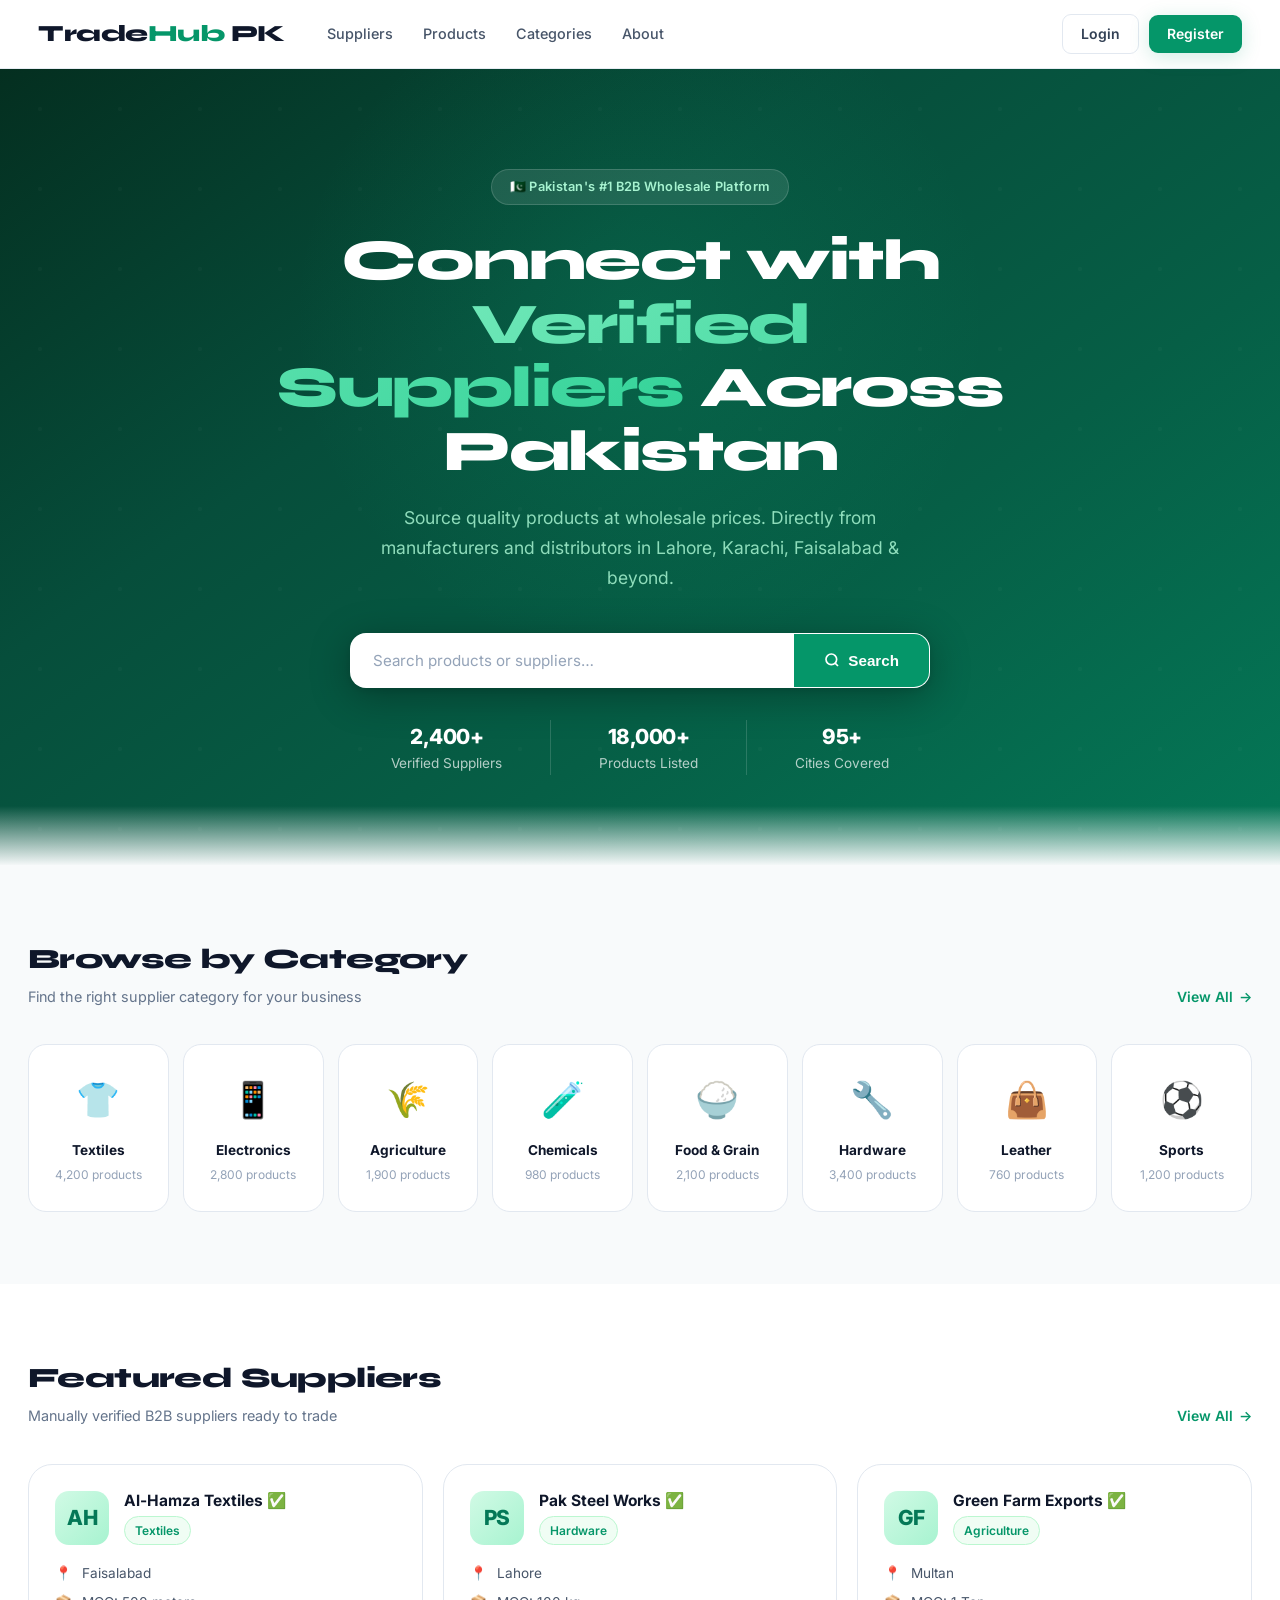
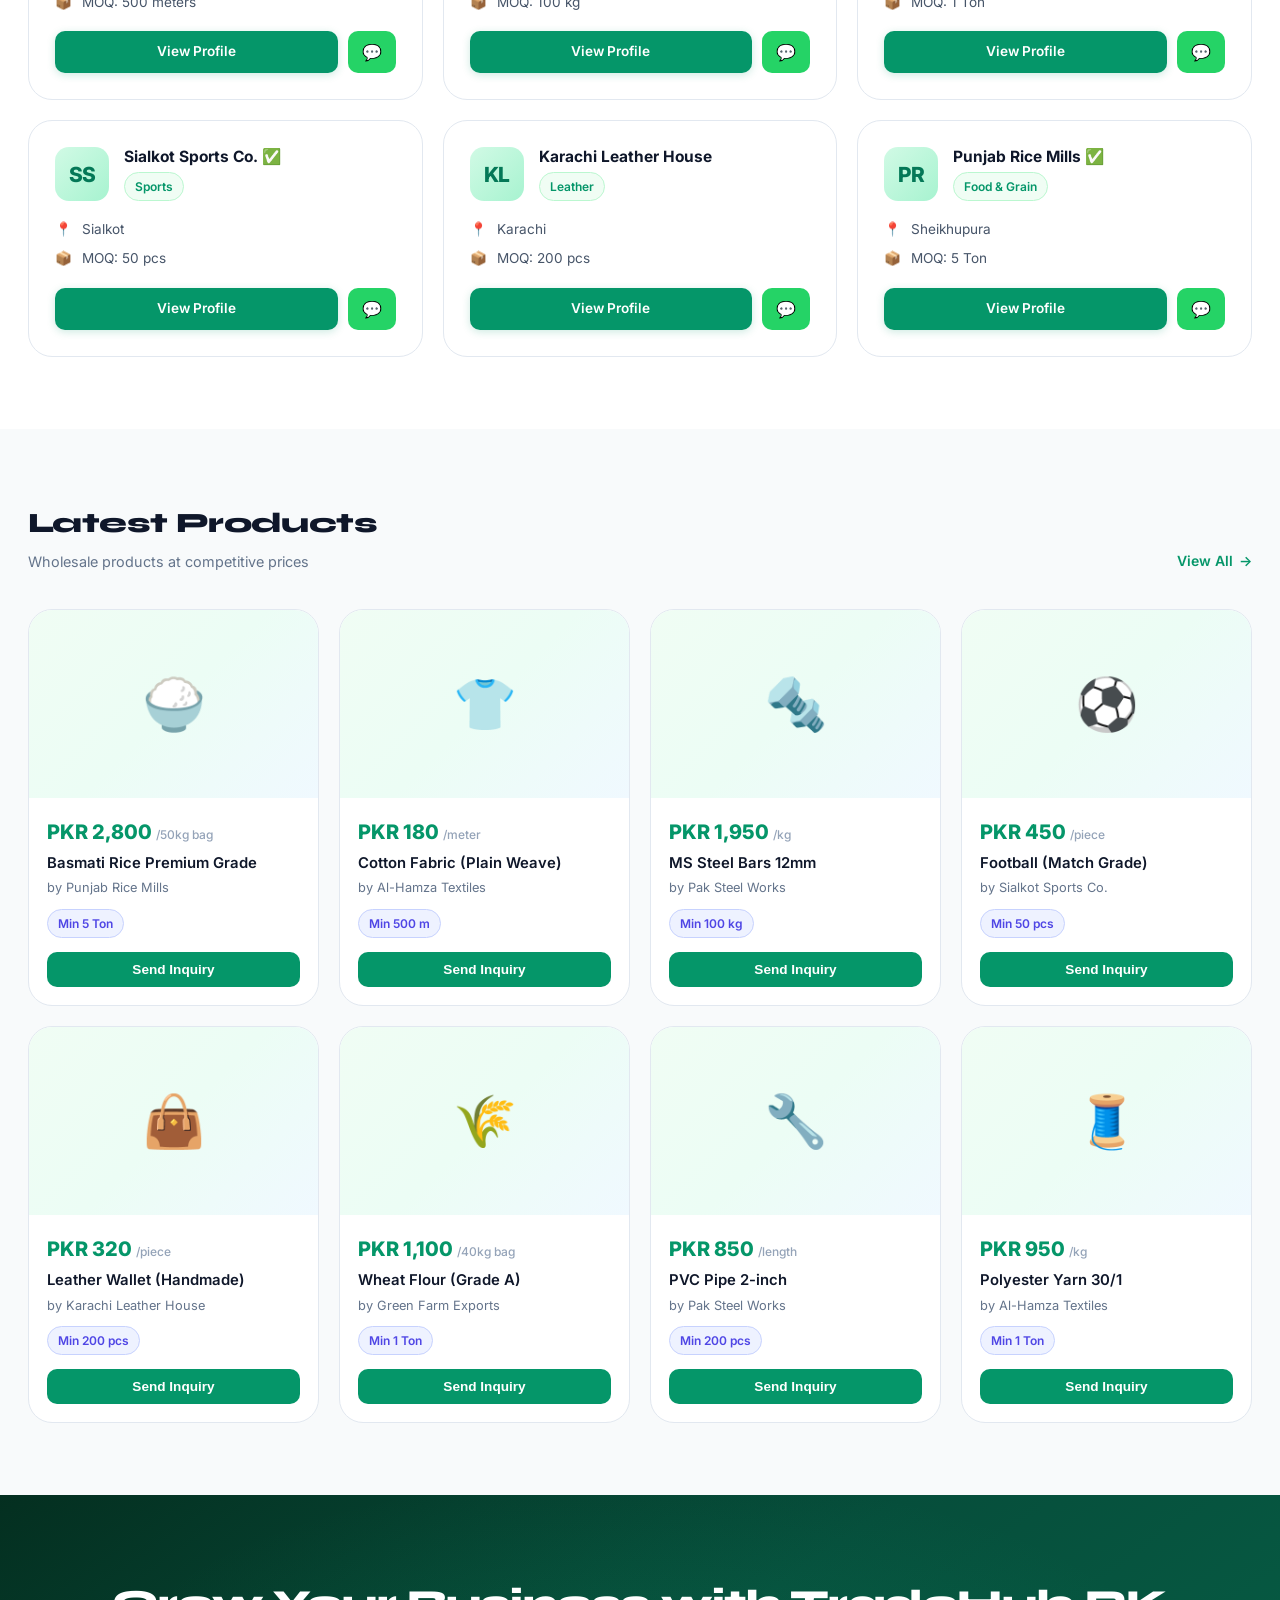
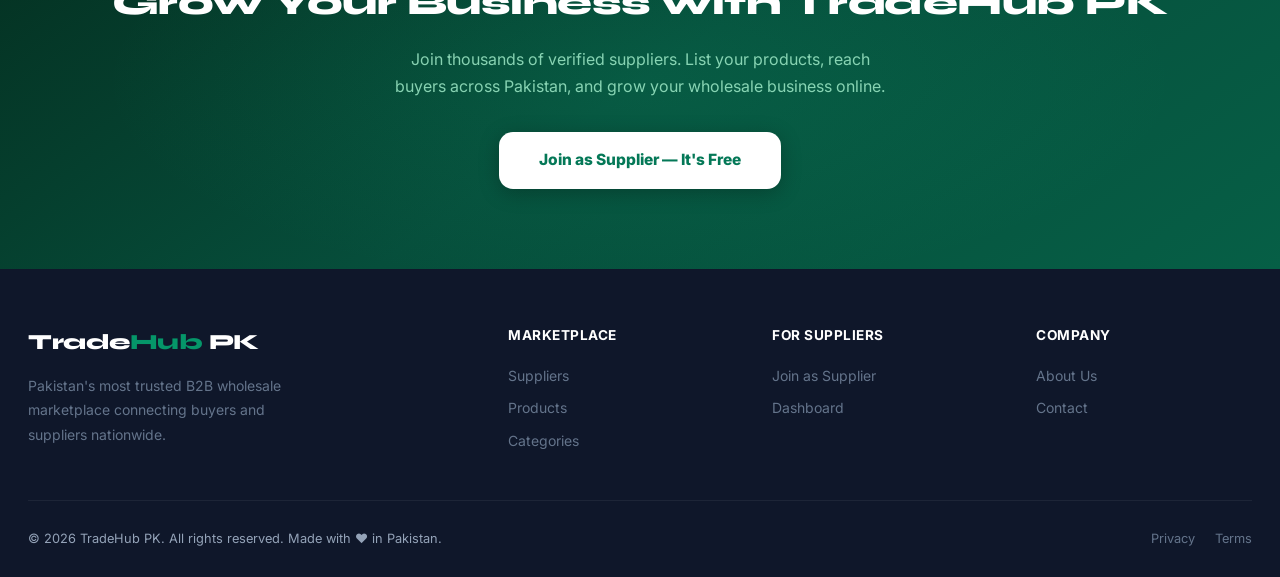
==== tradehub-enhanced/Frontend/index.html @ e85c62f6 "Add files via upload" ====
<!DOCTYPE html>
<html lang="en">
<head>
<meta charset="UTF-8">
<meta name="viewport" content="width=device-width, initial-scale=1.0">
<title>TradeHub PK — Pakistan's B2B Wholesale Marketplace</title>
<link rel="stylesheet" href="css/main.css">
<link href="https://fonts.googleapis.com/css2?family=Inter:wght@300;400;500;600;700;800;900&family=Syne:wght@700;800&display=swap" rel="stylesheet">
</head>
<body>

<!-- Scroll Progress -->
<div id="scroll-progress"></div>

<!-- Back to Top -->
<button id="back-to-top" aria-label="Back to top">↑</button>

<nav class="navbar" id="mainNav">
  <div class="nav-container">
    <a href="index.html" class="logo">Trade<span>Hub</span> PK</a>
    <ul class="nav-links">
      <li><a href="pages/suppliers.html">Suppliers</a></li>
      <li><a href="pages/products.html">Products</a></li>
      <li><a href="pages/categories.html">Categories</a></li>
      <li><a href="pages/about.html">About</a></li>
    </ul>
    <div class="nav-actions">
      <a href="#" class="btn-login" onclick="openModal('login');return false;">Login</a>
      <a href="#" class="btn-register" onclick="openModal('register');return false;">Register</a>
    </div>
    <button class="nav-hamburger" id="navHamburger" aria-label="Menu">
      <span></span><span></span><span></span>
    </button>
  </div>
  <div class="nav-mobile-menu" id="navMobileMenu">
    <a href="pages/suppliers.html">Suppliers</a>
    <a href="pages/products.html">Products</a>
    <a href="pages/categories.html">Categories</a>
    <a href="pages/about.html">About</a>
    <div class="mobile-actions">
      <a href="#" class="btn-login" style="flex:1;text-align:center;" onclick="openModal('login');return false;">Login</a>
      <a href="#" class="btn-register" style="flex:1;text-align:center;" onclick="openModal('register');return false;">Register</a>
    </div>
  </div>
</nav>

<section class="hero">
  <div class="hero-glow"></div>
  <div class="hero-content">
    <div class="hero-badge">🇵🇰 Pakistan's #1 B2B Wholesale Platform</div>
    <h1>Connect with <span>Verified Suppliers</span> Across Pakistan</h1>
    <p>Source quality products at wholesale prices. Directly from manufacturers and distributors in Lahore, Karachi, Faisalabad & beyond.</p>
    <div class="hero-search">
      <input type="text" id="searchInput" placeholder="Search products or suppliers…" autocomplete="off" />
      <button onclick="doSearch()">
        <svg width="16" height="16" fill="none" stroke="currentColor" stroke-width="2.5" viewBox="0 0 24 24"><circle cx="11" cy="11" r="8"/><path d="m21 21-4.35-4.35"/></svg>
        Search
      </button>
    </div>
    <div class="hero-stats">
      <div class="hero-stat"><strong id="cnt-suppliers">0</strong>Verified Suppliers</div>
      <div class="hero-stat-divider" style="align-self:stretch"></div>
      <div class="hero-stat"><strong id="cnt-products">0</strong>Products Listed</div>
      <div class="hero-stat-divider" style="align-self:stretch"></div>
      <div class="hero-stat"><strong id="cnt-cities">0</strong>Cities Covered</div>
    </div>
  </div>
</section>

<section class="section">
  <div class="section-inner">
    <div class="section-header reveal">
      <div>
        <h2>Browse by Category</h2>
        <p>Find the right supplier category for your business</p>
      </div>
      <a href="pages/categories.html" class="view-all">View All <span>→</span></a>
    </div>
    <div class="categories-grid">
      <a href="pages/products.html?cat=textiles" class="cat-card reveal reveal-delay-1"><span class="cat-icon">👕</span><div class="cat-name">Textiles</div><div class="cat-count">4,200 products</div></a>
      <a href="pages/products.html?cat=electronics" class="cat-card reveal reveal-delay-2"><span class="cat-icon">📱</span><div class="cat-name">Electronics</div><div class="cat-count">2,800 products</div></a>
      <a href="pages/products.html?cat=agriculture" class="cat-card reveal reveal-delay-3"><span class="cat-icon">🌾</span><div class="cat-name">Agriculture</div><div class="cat-count">1,900 products</div></a>
      <a href="pages/products.html?cat=chemicals" class="cat-card reveal reveal-delay-4"><span class="cat-icon">🧪</span><div class="cat-name">Chemicals</div><div class="cat-count">980 products</div></a>
      <a href="pages/products.html?cat=food" class="cat-card reveal reveal-delay-1"><span class="cat-icon">🍚</span><div class="cat-name">Food & Grain</div><div class="cat-count">2,100 products</div></a>
      <a href="pages/products.html?cat=hardware" class="cat-card reveal reveal-delay-2"><span class="cat-icon">🔧</span><div class="cat-name">Hardware</div><div class="cat-count">3,400 products</div></a>
      <a href="pages/products.html?cat=leather" class="cat-card reveal reveal-delay-3"><span class="cat-icon">👜</span><div class="cat-name">Leather</div><div class="cat-count">760 products</div></a>
      <a href="pages/products.html?cat=sports" class="cat-card reveal reveal-delay-4"><span class="cat-icon">⚽</span><div class="cat-name">Sports</div><div class="cat-count">1,200 products</div></a>
    </div>
  </div>
</section>

<section class="section bg-white">
  <div class="section-inner">
    <div class="section-header reveal">
      <div>
        <h2>Featured Suppliers</h2>
        <p>Manually verified B2B suppliers ready to trade</p>
      </div>
      <a href="pages/suppliers.html" class="view-all">View All <span>→</span></a>
    </div>
    <div class="suppliers-grid" id="suppliersGrid"></div>
  </div>
</section>

<section class="section">
  <div class="section-inner">
    <div class="section-header reveal">
      <div>
        <h2>Latest Products</h2>
        <p>Wholesale products at competitive prices</p>
      </div>
      <a href="pages/products.html" class="view-all">View All <span>→</span></a>
    </div>
    <div class="products-grid" id="productsGrid"></div>
  </div>
</section>

<section class="join-banner reveal">
  <h2>Grow Your Business with TradeHub PK</h2>
  <p>Join thousands of verified suppliers. List your products, reach buyers across Pakistan, and grow your wholesale business online.</p>
  <a href="pages/supplier-register.html" class="btn-join">Join as Supplier — It's Free</a>
</section>

<footer class="footer">
  <div class="footer-inner">
    <div class="footer-top">
      <div class="footer-brand">
        <a href="index.html" class="logo">Trade<span>Hub</span> PK</a>
        <p>Pakistan's most trusted B2B wholesale marketplace connecting buyers and suppliers nationwide.</p>
      </div>
      <div class="footer-col">
        <h4>Marketplace</h4>
        <ul>
          <li><a href="pages/suppliers.html">Suppliers</a></li>
          <li><a href="pages/products.html">Products</a></li>
          <li><a href="pages/categories.html">Categories</a></li>
        </ul>
      </div>
      <div class="footer-col">
        <h4>For Suppliers</h4>
        <ul>
          <li><a href="pages/supplier-register.html">Join as Supplier</a></li>
          <li><a href="pages/supplier-dashboard.html">Dashboard</a></li>
        </ul>
      </div>
      <div class="footer-col">
        <h4>Company</h4>
        <ul>
          <li><a href="pages/about.html">About Us</a></li>
          <li><a href="pages/contact.html">Contact</a></li>
        </ul>
      </div>
    </div>
    <div class="footer-bottom">
      <p>© 2026 TradeHub PK. All rights reserved. Made with ❤️ in Pakistan.</p>
      <div class="footer-bottom-links">
        <a href="#">Privacy</a>
        <a href="#">Terms</a>
      </div>
    </div>
  </div>
</footer>

<!-- Auth Modal -->
<div class="modal-overlay" id="authModal">
  <div class="modal">
    <div class="modal-header">
      <h3 id="modalTitle">Welcome back</h3>
      <button class="modal-close" onclick="closeModal()">✕</button>
    </div>
    <div class="modal-tabs">
      <button class="modal-tab active" id="tabLogin" onclick="switchTab('login')">Login</button>
      <button class="modal-tab" id="tabRegister" onclick="switchTab('register')">Register</button>
    </div>
    <div id="loginForm">
      <div class="form-group"><label>Email</label><input type="email" placeholder="you@example.com" id="loginEmail"></div>
      <div class="form-group"><label>Password</label><input type="password" placeholder="••••••••" id="loginPass"></div>
      <button class="btn-submit" onclick="handleLogin()">Login</button>
      <div class="divider">or</div>
      <button class="btn-submit" style="background:#25D366" onclick="window.location.href='pages/supplier-register.html'">Register as Supplier →</button>
    </div>
    <div id="registerForm" style="display:none">
      <div class="form-group"><label>Full Name</label><input type="text" placeholder="Muhammad Ali" id="regName"></div>
      <div class="form-group"><label>Email</label><input type="email" placeholder="you@example.com" id="regEmail"></div>
      <div class="form-group"><label>Phone</label><input type="tel" placeholder="03001234567" id="regPhone"></div>
      <div class="form-group"><label>Password</label><input type="password" placeholder="••••••••" id="regPass"></div>
      <button class="btn-submit" onclick="handleRegister()">Create Account</button>
    </div>
  </div>
</div>

<div class="toast-stack" id="toastStack"></div>

<script src="js/config.js"></script>
<script src="js/api.js"></script>
<script src="js/main.js"></script>
<script src="js/animations.js"></script>
</body>
</html>
---- tradehub-enhanced/Frontend/css/main.css ----
/* ===== TRADEHUB PK — PREMIUM MAIN CSS ===== */
@import url('https://fonts.googleapis.com/css2?family=Inter:wght@300;400;500;600;700;800;900&family=Syne:wght@700;800&display=swap');

*, *::before, *::after { margin: 0; padding: 0; box-sizing: border-box; }

:root {
  --green: #059669;
  --green-light: #d1fae5;
  --green-mid: #10b981;
  --green-dark: #047857;
  --green-900: #064e3b;
  --indigo: #4f46e5;
  --gray-50: #f8fafb;
  --gray-100: #f1f5f9;
  --gray-200: #e2e8f0;
  --gray-300: #cbd5e1;
  --gray-400: #94a3b8;
  --gray-500: #64748b;
  --gray-600: #475569;
  --gray-700: #334155;
  --gray-800: #1e293b;
  --gray-900: #0f172a;
  --white: #ffffff;
  --shadow-xs: 0 1px 2px rgba(0,0,0,.05);
  --shadow-sm: 0 1px 3px rgba(0,0,0,.08), 0 1px 2px rgba(0,0,0,.06);
  --shadow-md: 0 4px 16px rgba(0,0,0,.07), 0 2px 4px rgba(0,0,0,.05);
  --shadow-lg: 0 16px 48px rgba(0,0,0,.10), 0 4px 16px rgba(0,0,0,.06);
  --shadow-xl: 0 32px 64px rgba(0,0,0,.14);
  --shadow-green: 0 4px 20px rgba(5,150,105,.18);
  --radius: 12px;
  --radius-lg: 18px;
  --radius-xl: 24px;
  --transition: all .22s cubic-bezier(.4,0,.2,1);
}

html { scroll-behavior: smooth; }
body { font-family: 'Inter', sans-serif; background: var(--gray-50); color: var(--gray-900); line-height: 1.6; -webkit-font-smoothing: antialiased; overflow-x: hidden; }

/* ===== SCROLL PROGRESS BAR ===== */
#scroll-progress {
  position: fixed; top: 0; left: 0; height: 3px; width: 0%;
  background: linear-gradient(90deg, var(--green), var(--green-mid));
  z-index: 9999; transition: width .1s linear;
  box-shadow: 0 0 8px rgba(5,150,105,.4);
}

/* ===== BACK TO TOP ===== */
#back-to-top {
  position: fixed; bottom: 28px; right: 28px; z-index: 999;
  width: 44px; height: 44px; border-radius: 50%;
  background: var(--green); color: white; border: none;
  cursor: pointer; display: none; align-items: center; justify-content: center;
  font-size: 1.1rem; box-shadow: var(--shadow-green);
  transition: var(--transition);
}
#back-to-top.show { display: flex; animation: fadeInUp .3s ease; }
#back-to-top:hover { background: var(--green-dark); transform: translateY(-3px); box-shadow: 0 8px 24px rgba(5,150,105,.35); }

/* ===== NAVBAR ===== */
.navbar {
  background: rgba(255,255,255,.92);
  backdrop-filter: blur(20px);
  -webkit-backdrop-filter: blur(20px);
  border-bottom: 1px solid rgba(226,232,240,.8);
  position: sticky; top: 0; z-index: 100;
  box-shadow: 0 1px 0 rgba(0,0,0,.04);
  transition: var(--transition);
}
.navbar.scrolled {
  background: rgba(255,255,255,.97);
  box-shadow: 0 2px 20px rgba(0,0,0,.08);
}
.nav-container {
  max-width: 1260px; margin: 0 auto; padding: 0 28px;
  display: flex; align-items: center; gap: 28px; height: 68px;
}
.logo {
  font-family: 'Syne', sans-serif;
  font-size: 1.45rem; font-weight: 800; color: var(--gray-900);
  text-decoration: none; letter-spacing: -0.5px;
  white-space: nowrap;
}
.logo span { color: var(--green); }
.nav-links { display: flex; list-style: none; gap: 2px; flex: 1; }
.nav-links a {
  text-decoration: none; color: var(--gray-600); font-weight: 500;
  font-size: .9rem; padding: 7px 14px; border-radius: 8px;
  transition: var(--transition); position: relative;
}
.nav-links a:hover { background: var(--gray-100); color: var(--gray-900); }
.nav-links a.active-nav { color: var(--green); background: #f0fdf4; }
.nav-actions { display: flex; gap: 10px; align-items: center; margin-left: auto; }

/* Mobile menu */
.nav-hamburger {
  display: none; flex-direction: column; gap: 5px; cursor: pointer;
  padding: 8px; border: none; background: none; border-radius: 8px;
}
.nav-hamburger span { display: block; width: 22px; height: 2px; background: var(--gray-700); border-radius: 2px; transition: var(--transition); }
.nav-hamburger.open span:nth-child(1) { transform: translateY(7px) rotate(45deg); }
.nav-hamburger.open span:nth-child(2) { opacity: 0; transform: scaleX(0); }
.nav-hamburger.open span:nth-child(3) { transform: translateY(-7px) rotate(-45deg); }

.nav-mobile-menu {
  display: none; position: absolute; top: 68px; left: 0; right: 0;
  background: white; border-bottom: 1px solid var(--gray-200);
  box-shadow: var(--shadow-md); padding: 12px 16px 20px;
  flex-direction: column; gap: 4px; z-index: 99;
}
.nav-mobile-menu.open { display: flex; animation: slideDown .2s ease; }
.nav-mobile-menu a {
  text-decoration: none; color: var(--gray-700); font-weight: 500;
  padding: 11px 16px; border-radius: 10px; font-size: .95rem;
  transition: var(--transition);
}
.nav-mobile-menu a:hover { background: var(--gray-100); color: var(--green); }
.nav-mobile-menu .mobile-actions { display: flex; gap: 10px; margin-top: 10px; padding: 0 4px; }

@keyframes slideDown { from { opacity: 0; transform: translateY(-8px); } to { opacity: 1; transform: translateY(0); } }
@keyframes fadeInUp { from { opacity: 0; transform: translateY(12px); } to { opacity: 1; transform: translateY(0); } }
@keyframes fadeIn { from { opacity: 0; } to { opacity: 1; } }
@keyframes scaleIn { from { opacity: 0; transform: scale(.95); } to { opacity: 1; transform: scale(1); } }
@keyframes countUp { from { opacity: 0; transform: translateY(10px); } to { opacity: 1; transform: translateY(0); } }

.btn-login {
  padding: 8px 18px; border-radius: 9px; border: 1.5px solid var(--gray-200);
  background: transparent; color: var(--gray-700); font-weight: 600;
  font-size: .875rem; cursor: pointer; text-decoration: none;
  transition: var(--transition);
}
.btn-login:hover { border-color: var(--green); color: var(--green); background: #f0fdf4; }
.btn-register {
  padding: 8px 18px; border-radius: 9px; border: none;
  background: var(--green); color: white; font-weight: 600;
  font-size: .875rem; cursor: pointer; text-decoration: none;
  transition: var(--transition); box-shadow: var(--shadow-green);
}
.btn-register:hover { background: var(--green-dark); transform: translateY(-1px); box-shadow: 0 6px 20px rgba(5,150,105,.3); }

/* ===== HERO ===== */
.hero {
  background: linear-gradient(145deg, #042f20 0%, #064e3b 35%, #065f46 65%, #047857 100%);
  padding: 100px 28px 90px;
  text-align: center; position: relative; overflow: hidden;
}
.hero::before {
  content: ''; position: absolute; inset: 0;
  background: url("data:image/svg+xml,%3Csvg width='80' height='80' viewBox='0 0 80 80' xmlns='http://www.w3.org/2000/svg'%3E%3Cg fill='none' fill-rule='evenodd'%3E%3Cg fill='%23ffffff' fill-opacity='0.025'%3E%3Ccircle cx='40' cy='40' r='2'/%3E%3C/g%3E%3C/g%3E%3C/svg%3E");
}
.hero::after {
  content: ''; position: absolute; bottom: -1px; left: 0; right: 0; height: 60px;
  background: linear-gradient(to bottom, transparent, var(--gray-50));
  z-index: 1;
}
.hero-glow {
  position: absolute; top: -100px; left: 50%; transform: translateX(-50%);
  width: 700px; height: 700px; border-radius: 50%;
  background: radial-gradient(circle, rgba(16,185,129,.15) 0%, transparent 70%);
  pointer-events: none;
}
.hero-content {
  max-width: 740px; margin: 0 auto; position: relative; z-index: 2;
  animation: fadeInUp .7s ease both;
}
.hero-badge {
  display: inline-flex; align-items: center; gap: 8px;
  background: rgba(255,255,255,.1); border: 1px solid rgba(255,255,255,.15);
  color: #a7f3d0; font-size: .8rem; font-weight: 600;
  padding: 7px 18px; border-radius: 100px; margin-bottom: 24px;
  letter-spacing: .3px; backdrop-filter: blur(8px);
}
.hero h1 {
  font-family: 'Syne', sans-serif;
  font-size: clamp(2.1rem, 5.5vw, 3.6rem); font-weight: 800;
  color: white; line-height: 1.1; margin-bottom: 20px; letter-spacing: -1.5px;
}
.hero h1 span {
  color: transparent; background: linear-gradient(135deg, #6ee7b7, #34d399);
  -webkit-background-clip: text; -webkit-text-fill-color: transparent; background-clip: text;
}
.hero p {
  font-size: 1.1rem; color: rgba(167,243,208,.85); margin-bottom: 40px;
  max-width: 520px; margin-left: auto; margin-right: auto; line-height: 1.7;
}
.hero-search {
  display: flex; max-width: 580px; margin: 0 auto 32px;
  background: white; border-radius: 16px;
  box-shadow: 0 8px 40px rgba(0,0,0,.3), 0 2px 8px rgba(0,0,0,.1);
  overflow: hidden; border: 1px solid rgba(255,255,255,.1);
}
.hero-search input {
  flex: 1; padding: 17px 22px; border: none; outline: none;
  font-size: .95rem; color: var(--gray-900); font-family: 'Inter', sans-serif;
}
.hero-search input::placeholder { color: var(--gray-400); }
.hero-search button {
  padding: 17px 30px; background: var(--green); color: white; border: none;
  cursor: pointer; font-weight: 700; font-size: .95rem;
  transition: background .2s; white-space: nowrap;
  display: flex; align-items: center; gap: 8px;
}
.hero-search button:hover { background: var(--green-dark); }
.hero-stats {
  display: flex; justify-content: center; gap: 48px; margin-top: 12px;
  flex-wrap: wrap;
}
.hero-stat { color: rgba(255,255,255,.7); font-size: .85rem; }
.hero-stat strong { color: white; font-size: 1.3rem; font-weight: 800; display: block; letter-spacing: -0.5px; }
.hero-stat-divider { width: 1px; background: rgba(255,255,255,.15); }

/* ===== SECTIONS ===== */
.section { padding: 72px 28px; }
.section-inner { max-width: 1260px; margin: 0 auto; }
.section-header { display: flex; justify-content: space-between; align-items: flex-end; margin-bottom: 36px; }
.section-header h2 {
  font-family: 'Syne', sans-serif;
  font-size: 1.75rem; font-weight: 800; letter-spacing: -.6px; color: var(--gray-900);
}
.section-header p { font-size: .9rem; color: var(--gray-500); margin-top: 4px; }
.view-all {
  color: var(--green); font-weight: 600; text-decoration: none; font-size: .875rem;
  display: flex; align-items: center; gap: 6px; transition: var(--transition);
  white-space: nowrap;
}
.view-all:hover { gap: 10px; }
.section.bg-white { background: var(--white); }

/* ===== CATEGORIES ===== */
.categories-grid {
  display: grid; grid-template-columns: repeat(auto-fill, minmax(140px, 1fr)); gap: 14px;
}
.cat-card {
  background: var(--white); border-radius: var(--radius-lg); padding: 26px 16px;
  text-align: center; border: 1.5px solid var(--gray-200);
  cursor: pointer; transition: var(--transition); text-decoration: none;
  color: var(--gray-900); display: block; position: relative; overflow: hidden;
}
.cat-card::before {
  content: ''; position: absolute; inset: 0;
  background: linear-gradient(135deg, #f0fdf4, #ecfdf5);
  opacity: 0; transition: opacity .22s;
}
.cat-card:hover { border-color: var(--green); box-shadow: var(--shadow-green); transform: translateY(-4px); }
.cat-card:hover::before { opacity: 1; }
.cat-icon { font-size: 2.2rem; margin-bottom: 12px; display: block; position: relative; transition: transform .3s; }
.cat-card:hover .cat-icon { transform: scale(1.15); }
.cat-name { font-weight: 700; font-size: .85rem; position: relative; }
.cat-count { font-size: .75rem; color: var(--gray-400); margin-top: 4px; position: relative; }

/* ===== SUPPLIER CARDS ===== */
.suppliers-grid { display: grid; grid-template-columns: repeat(auto-fill, minmax(310px, 1fr)); gap: 20px; }
.supplier-card {
  background: var(--white); border-radius: var(--radius-xl); border: 1.5px solid var(--gray-200);
  padding: 26px; transition: var(--transition);
}
.supplier-card:hover { border-color: var(--green); box-shadow: var(--shadow-lg); transform: translateY(-3px); }
.supplier-card-top { display: flex; align-items: center; gap: 15px; margin-bottom: 18px; }
.supplier-logo {
  width: 54px; height: 54px; border-radius: 14px;
  background: linear-gradient(135deg, var(--green-light), #a7f3d0);
  display: flex; align-items: center; justify-content: center;
  font-size: 1.3rem; font-weight: 800; color: var(--green-dark); flex-shrink: 0;
  letter-spacing: -0.5px;
}
.supplier-name { font-weight: 700; font-size: .97rem; line-height: 1.3; color: var(--gray-900); }
.supplier-category {
  font-size: .75rem; color: var(--green); background: #f0fdf4;
  padding: 4px 10px; border-radius: 100px; font-weight: 600;
  display: inline-block; margin-top: 5px; border: 1px solid #bbf7d0;
}
.supplier-meta { display: flex; flex-direction: column; gap: 7px; margin-bottom: 18px; }
.supplier-meta-row {
  display: flex; align-items: center; gap: 10px; font-size: .85rem; color: var(--gray-600);
}
.supplier-meta-row .meta-icon { font-size: .9rem; flex-shrink: 0; }
.verified-badge {
  display: inline-flex; align-items: center; gap: 5px; font-size: .73rem;
  font-weight: 700; color: var(--green); background: #f0fdf4;
  padding: 3px 10px; border-radius: 100px; border: 1px solid #bbf7d0;
}
.pending-badge-sm {
  display: inline-flex; align-items: center; gap: 5px; font-size: .73rem;
  font-weight: 700; color: #92400e; background: #fef3c7;
  padding: 3px 10px; border-radius: 100px; border: 1px solid #fde68a;
}
.supplier-actions { display: flex; gap: 10px; }
.btn-contact {
  flex: 1; padding: 10px 14px; border-radius: 10px; background: var(--green);
  color: white; border: none; cursor: pointer; font-weight: 600; font-size: .85rem;
  text-decoration: none; text-align: center; transition: var(--transition);
  box-shadow: 0 2px 8px rgba(5,150,105,.2);
}
.btn-contact:hover { background: var(--green-dark); transform: translateY(-1px); }
.btn-wa {
  padding: 10px 14px; border-radius: 10px; background: #25D366; color: white;
  border: none; cursor: pointer; font-size: 1rem; text-decoration: none;
  text-align: center; transition: var(--transition); line-height: 1;
  display: flex; align-items: center; justify-content: center;
}
.btn-wa:hover { background: #1ebe5d; transform: translateY(-1px); }

/* ===== PRODUCT CARDS ===== */
.products-grid { display: grid; grid-template-columns: repeat(auto-fill, minmax(250px, 1fr)); gap: 20px; }
.product-card {
  background: var(--white); border-radius: var(--radius-xl); border: 1.5px solid var(--gray-200);
  overflow: hidden; transition: var(--transition);
}
.product-card:hover { border-color: var(--green); box-shadow: var(--shadow-lg); transform: translateY(-4px); }
.product-img {
  width: 100%; height: 188px;
  background: linear-gradient(135deg, #f0fdf4, #ecfdf5, #f0f9ff);
  display: flex; align-items: center; justify-content: center;
  font-size: 3.2rem; position: relative; overflow: hidden; transition: var(--transition);
}
.product-card:hover .product-img { background: linear-gradient(135deg, #d1fae5, #a7f3d0, #bfdbfe); }
.product-body { padding: 18px; }
.product-price { font-size: 1.25rem; font-weight: 800; color: var(--green); margin-bottom: 5px; }
.product-price small { font-size: .75rem; font-weight: 500; color: var(--gray-400); }
.product-name { font-weight: 600; font-size: .93rem; margin-bottom: 5px; color: var(--gray-900); line-height: 1.4; }
.product-supplier { font-size: .8rem; color: var(--gray-500); margin-bottom: 10px; }
.product-moq {
  font-size: .75rem; color: var(--indigo); background: #eef2ff;
  padding: 4px 10px; border-radius: 100px; display: inline-block;
  font-weight: 600; margin-bottom: 14px; border: 1px solid #c7d2fe;
}
.btn-inquiry {
  width: 100%; padding: 10px; border-radius: 10px; background: var(--green);
  color: white; border: none; cursor: pointer; font-weight: 600; font-size: .85rem;
  transition: var(--transition);
}
.btn-inquiry:hover { background: var(--green-dark); }

/* ===== JOIN BANNER ===== */
.join-banner {
  background: linear-gradient(145deg, #042f20 0%, #064e3b 50%, #065f46 100%);
  padding: 80px 28px; text-align: center; position: relative; overflow: hidden;
}
.join-banner::before {
  content: ''; position: absolute; inset: 0;
  background: radial-gradient(ellipse 60% 80% at 50% 50%, rgba(16,185,129,.12) 0%, transparent 70%);
}
.join-banner h2 {
  font-family: 'Syne', sans-serif;
  font-size: clamp(1.6rem, 3.5vw, 2.2rem); font-weight: 800; color: white;
  margin-bottom: 14px; letter-spacing: -.5px; position: relative;
}
.join-banner p { color: rgba(167,243,208,.8); font-size: 1rem; margin-bottom: 32px; max-width: 500px; margin-left: auto; margin-right: auto; position: relative; line-height: 1.7; }
.btn-join {
  display: inline-block; padding: 16px 40px; border-radius: 14px;
  background: white; color: var(--green-dark); font-weight: 800; font-size: .97rem;
  text-decoration: none; transition: var(--transition);
  box-shadow: 0 4px 20px rgba(0,0,0,.25); position: relative;
}
.btn-join:hover { transform: translateY(-3px); box-shadow: 0 12px 32px rgba(0,0,0,.35); }

/* ===== FOOTER ===== */
.footer { background: var(--gray-900); color: var(--gray-400); padding: 56px 28px 28px; }
.footer-inner { max-width: 1260px; margin: 0 auto; }
.footer-top { display: grid; grid-template-columns: 2fr 1fr 1fr 1fr; gap: 48px; margin-bottom: 48px; }
.footer-brand .logo { color: white; font-size: 1.35rem; }
.footer-brand p { margin-top: 14px; font-size: .875rem; line-height: 1.75; max-width: 270px; color: var(--gray-500); }
.footer-col h4 { color: white; font-weight: 700; font-size: .85rem; margin-bottom: 18px; letter-spacing: .5px; text-transform: uppercase; }
.footer-col ul { list-style: none; display: flex; flex-direction: column; gap: 10px; }
.footer-col ul a { color: var(--gray-500); text-decoration: none; font-size: .875rem; transition: var(--transition); display: flex; align-items: center; gap: 6px; }
.footer-col ul a:hover { color: var(--green); padding-left: 4px; }
.footer-bottom { border-top: 1px solid rgba(255,255,255,.06); padding-top: 28px; display: flex; justify-content: space-between; align-items: center; flex-wrap: wrap; gap: 12px; font-size: .8rem; }
.footer-bottom-links { display: flex; gap: 20px; }
.footer-bottom-links a { color: var(--gray-500); text-decoration: none; transition: color .2s; }
.footer-bottom-links a:hover { color: var(--green); }

/* ===== AUTH MODAL ===== */
.modal-overlay {
  position: fixed; inset: 0; background: rgba(15,23,42,.7);
  backdrop-filter: blur(8px); -webkit-backdrop-filter: blur(8px);
  z-index: 1000; display: none; align-items: center; justify-content: center; padding: 20px;
}
.modal-overlay.show { display: flex; }
.modal {
  background: white; border-radius: 24px; padding: 40px;
  max-width: 460px; width: 100%;
  box-shadow: 0 32px 80px rgba(0,0,0,.35), 0 2px 8px rgba(0,0,0,.1);
  animation: scaleIn .25s cubic-bezier(.34,1.56,.64,1);
}
.modal-header { display: flex; justify-content: space-between; align-items: center; margin-bottom: 28px; }
.modal-header h3 { font-family: 'Syne', sans-serif; font-size: 1.4rem; font-weight: 800; }
.modal-close {
  background: var(--gray-100); border: none; width: 32px; height: 32px;
  border-radius: 50%; font-size: 1rem; cursor: pointer; color: var(--gray-500);
  display: flex; align-items: center; justify-content: center; transition: var(--transition);
}
.modal-close:hover { background: var(--gray-200); color: var(--gray-900); }
.modal-tabs { display: flex; gap: 4px; background: var(--gray-100); border-radius: 12px; padding: 4px; margin-bottom: 28px; }
.modal-tab {
  flex: 1; padding: 9px; border-radius: 9px; border: none; background: transparent;
  font-weight: 600; font-size: .875rem; cursor: pointer; color: var(--gray-500);
  transition: var(--transition);
}
.modal-tab.active { background: white; color: var(--gray-900); box-shadow: 0 1px 4px rgba(0,0,0,.1); }
.form-group { margin-bottom: 18px; }
.form-group label { display: block; font-weight: 600; font-size: .82rem; margin-bottom: 7px; color: var(--gray-700); letter-spacing: .2px; }
.form-group input, .form-group select, .form-group textarea {
  width: 100%; padding: 12px 15px; border: 1.5px solid var(--gray-200);
  border-radius: 11px; font-family: 'Inter', sans-serif; font-size: .9rem;
  outline: none; transition: var(--transition); background: var(--gray-50);
  color: var(--gray-900);
}
.form-group input:focus, .form-group select:focus, .form-group textarea:focus {
  border-color: var(--green); background: white; box-shadow: 0 0 0 3px rgba(5,150,105,.08);
}
.btn-submit {
  width: 100%; padding: 13px; background: var(--green); color: white; border: none;
  border-radius: 11px; font-weight: 700; font-size: .95rem; cursor: pointer;
  transition: var(--transition); box-shadow: var(--shadow-green);
}
.btn-submit:hover { background: var(--green-dark); transform: translateY(-1px); box-shadow: 0 6px 20px rgba(5,150,105,.35); }
.divider {
  text-align: center; color: var(--gray-400); margin: 18px 0;
  font-size: .83rem; position: relative;
}
.divider::before, .divider::after {
  content: ''; position: absolute; top: 50%; width: 35%; height: 1px; background: var(--gray-200);
}
.divider::before { left: 0; }
.divider::after { right: 0; }

/* ===== TOAST ===== */
.toast-stack { position: fixed; bottom: 28px; right: 28px; z-index: 9999; display: flex; flex-direction: column; gap: 10px; }
.toast {
  padding: 14px 20px; border-radius: 12px; background: var(--gray-900); color: white;
  font-weight: 600; font-size: .875rem; box-shadow: var(--shadow-xl);
  animation: slideInRight .3s cubic-bezier(.34,1.56,.64,1);
  display: flex; align-items: center; gap: 10px; max-width: 320px; min-width: 240px;
}
.toast-success { background: var(--green); }
.toast-error { background: #dc2626; }
.toast-info { background: var(--indigo); }
@keyframes slideInRight { from { transform: translateX(110%); opacity: 0; } to { transform: translateX(0); opacity: 1; } }

/* ===== SKELETON LOADING ===== */
.skeleton {
  background: linear-gradient(90deg, var(--gray-200) 25%, var(--gray-100) 50%, var(--gray-200) 75%);
  background-size: 200% 100%;
  animation: shimmer 1.5s infinite;
  border-radius: 8px;
}
@keyframes shimmer { to { background-position: -200% 0; } }
.skeleton-card { background: white; border-radius: var(--radius-xl); border: 1.5px solid var(--gray-200); padding: 26px; }
.skeleton-h { height: 16px; margin-bottom: 10px; }
.skeleton-text { height: 12px; }

/* ===== SCROLL REVEAL ===== */
.reveal { opacity: 0; transform: translateY(24px); transition: opacity .55s ease, transform .55s ease; }
.reveal.visible { opacity: 1; transform: translateY(0); }
.reveal-left { opacity: 0; transform: translateX(-24px); transition: opacity .55s ease, transform .55s ease; }
.reveal-left.visible { opacity: 1; transform: translateX(0); }
.reveal-delay-1 { transition-delay: .1s; }
.reveal-delay-2 { transition-delay: .2s; }
.reveal-delay-3 { transition-delay: .3s; }
.reveal-delay-4 { transition-delay: .4s; }

/* ===== PAGE HEADER (subpages) ===== */
.page-header {
  background: linear-gradient(145deg, #042f20, #064e3b 60%, #065f46);
  padding: 48px 28px; color: white; position: relative; overflow: hidden;
}
.page-header::after {
  content: ''; position: absolute; bottom: -1px; left: 0; right: 0; height: 48px;
  background: linear-gradient(to bottom, transparent, var(--gray-50));
}
.page-header .ph-inner { max-width: 1260px; margin: 0 auto; position: relative; z-index: 1; }
.page-header h1 {
  font-family: 'Syne', sans-serif;
  font-size: clamp(1.6rem, 4vw, 2.2rem); font-weight: 800; letter-spacing: -.5px;
}
.page-header p { color: rgba(167,243,208,.85); margin-top: 8px; font-size: .95rem; }

/* ===== FILTERS BAR ===== */
.filters-bar { background: white; border-bottom: 1px solid var(--gray-200); padding: 14px 28px; position: sticky; top: 68px; z-index: 10; box-shadow: var(--shadow-xs); }
.filters-inner { max-width: 1260px; margin: 0 auto; display: flex; gap: 10px; flex-wrap: wrap; align-items: center; }
.filter-select {
  padding: 9px 14px; border: 1.5px solid var(--gray-200); border-radius: 9px;
  font-family: 'Inter', sans-serif; font-size: .875rem; outline: none; cursor: pointer;
  background: white; transition: var(--transition); color: var(--gray-700);
}
.filter-select:focus { border-color: var(--green); box-shadow: 0 0 0 3px rgba(5,150,105,.08); }
.filter-search {
  padding: 9px 14px; border: 1.5px solid var(--gray-200); border-radius: 9px;
  font-family: 'Inter', sans-serif; font-size: .875rem; outline: none; min-width: 220px;
  transition: var(--transition); color: var(--gray-900);
}
.filter-search:focus { border-color: var(--green); box-shadow: 0 0 0 3px rgba(5,150,105,.08); }
.results-count { margin-left: auto; font-size: .85rem; color: var(--gray-400); font-weight: 500; }

/* ===== PAGES CONTENT ===== */
.suppliers-page, .products-page { max-width: 1260px; margin: 44px auto; padding: 0 28px; }

/* ===== DASHBOARD ===== */
.dash-layout { display: grid; grid-template-columns: 250px 1fr; min-height: calc(100vh - 68px); }
.dash-sidebar {
  background: white; border-right: 1px solid var(--gray-200);
  padding: 28px 0; position: sticky; top: 68px; height: calc(100vh - 68px);
  overflow-y: auto;
}
.dash-sidebar-logo { padding: 0 20px 24px; border-bottom: 1px solid var(--gray-100); margin-bottom: 12px; }
.dash-nav-item {
  display: flex; align-items: center; gap: 12px; padding: 12px 20px;
  font-weight: 500; font-size: .9rem; cursor: pointer; color: var(--gray-600);
  border-left: 3px solid transparent; transition: var(--transition); text-decoration: none;
  border-radius: 0;
}
.dash-nav-item:hover { color: var(--green); background: #f8fdf9; }
.dash-nav-item.active { color: var(--green); border-left-color: var(--green); background: #f0fdf4; font-weight: 600; }
.dash-main { padding: 36px; background: var(--gray-50); }
.dash-section { display: none; }
.dash-section.active { display: block; }
.dash-welcome { margin-bottom: 28px; }
.dash-welcome h2 { font-family: 'Syne', sans-serif; font-size: 1.5rem; font-weight: 800; }
.dash-welcome p { color: var(--gray-500); margin-top: 5px; }
.stats-row { display: grid; grid-template-columns: repeat(auto-fit, minmax(160px, 1fr)); gap: 16px; margin-bottom: 32px; }
.stat-card {
  background: white; border-radius: 16px; padding: 22px;
  border: 1.5px solid var(--gray-200); transition: var(--transition);
}
.stat-card:hover { border-color: var(--green); box-shadow: var(--shadow-md); }
.stat-card .stat-label { font-size: .75rem; color: var(--gray-400); font-weight: 700; text-transform: uppercase; letter-spacing: .7px; }
.stat-card .stat-val { font-size: 2.2rem; font-weight: 900; color: var(--gray-900); margin-top: 8px; letter-spacing: -1px; }
.stat-card .stat-sub { font-size: .8rem; color: var(--green); margin-top: 5px; font-weight: 600; }
.card { background: white; border-radius: 16px; padding: 26px; border: 1.5px solid var(--gray-200); margin-bottom: 20px; }
.card h3 { font-size: .95rem; font-weight: 800; margin-bottom: 18px; color: var(--gray-900); }
table { width: 100%; border-collapse: collapse; }
th { text-align: left; padding: 10px 14px; font-size: .75rem; font-weight: 700; color: var(--gray-400); text-transform: uppercase; letter-spacing: .7px; border-bottom: 1px solid var(--gray-200); }
td { padding: 13px 14px; font-size: .875rem; border-bottom: 1px solid var(--gray-100); color: var(--gray-700); }
tr:last-child td { border-bottom: none; }
tr:hover td { background: var(--gray-50); }
.btn-sm { padding: 6px 14px; border-radius: 7px; font-size: .78rem; font-weight: 700; cursor: pointer; border: none; transition: var(--transition); }
.btn-sm-green { background: var(--green); color: white; }
.btn-sm-green:hover { background: var(--green-dark); }
.btn-sm-red { background: #fee2e2; color: #dc2626; }
.btn-sm-red:hover { background: #fecaca; }
.pending-badge { background: #fef3c7; color: #92400e; padding: 4px 10px; border-radius: 100px; font-size: .73rem; font-weight: 700; border: 1px solid #fde68a; }
.success-badge { background: #dcfce7; color: var(--green-dark); padding: 4px 10px; border-radius: 100px; font-size: .73rem; font-weight: 700; border: 1px solid #bbf7d0; }

/* ===== ABOUT ===== */
.about-section { max-width: 860px; margin: 0 auto; padding: 64px 28px; }
.about-section h2 { font-family: 'Syne', sans-serif; font-size: 1.5rem; font-weight: 800; margin-bottom: 16px; }
.about-section p { color: var(--gray-600); line-height: 1.85; margin-bottom: 20px; }
.values-grid { display: grid; grid-template-columns: repeat(auto-fit, minmax(230px, 1fr)); gap: 18px; margin-top: 32px; }
.value-card {
  background: white; border-radius: var(--radius-xl); padding: 28px;
  border: 1.5px solid var(--gray-200); text-align: center; transition: var(--transition);
}
.value-card:hover { border-color: var(--green); box-shadow: var(--shadow-md); transform: translateY(-3px); }
.value-icon { font-size: 2.2rem; margin-bottom: 14px; }
.value-title { font-weight: 700; margin-bottom: 8px; font-size: .95rem; }
.value-text { font-size: .85rem; color: var(--gray-500); line-height: 1.6; }

/* ===== CONTACT ===== */
.contact-section { max-width: 1260px; margin: 0 auto; padding: 64px 28px; display: grid; grid-template-columns: 1fr 1.2fr; gap: 60px; }
.contact-info h2 { font-family: 'Syne', sans-serif; font-size: 1.6rem; font-weight: 800; margin-bottom: 14px; }
.contact-info p { color: var(--gray-600); line-height: 1.8; margin-bottom: 28px; }
.contact-item { display: flex; align-items: flex-start; gap: 14px; margin-bottom: 18px; }
.contact-icon { width: 40px; height: 40px; border-radius: 10px; background: var(--green-light); display: flex; align-items: center; justify-content: center; font-size: 1.1rem; flex-shrink: 0; }
.contact-text strong { display: block; font-weight: 700; font-size: .9rem; margin-bottom: 2px; }
.contact-text span { font-size: .875rem; color: var(--gray-500); }
.contact-form { background: white; border-radius: var(--radius-xl); padding: 36px; border: 1.5px solid var(--gray-200); }
.contact-form h3 { font-family: 'Syne', sans-serif; font-weight: 800; margin-bottom: 24px; font-size: 1.2rem; }

/* ===== SUPPLIER REGISTER ===== */
.register-section { max-width: 680px; margin: 0 auto; padding: 64px 28px; }
.register-section h2 { font-family: 'Syne', sans-serif; font-size: 1.6rem; font-weight: 800; margin-bottom: 8px; }
.register-section .subtitle { color: var(--gray-500); margin-bottom: 36px; font-size: .95rem; }
.register-card { background: white; border-radius: var(--radius-xl); padding: 40px; border: 1.5px solid var(--gray-200); box-shadow: var(--shadow-md); }

/* ===== EMPTY STATE ===== */
.empty-state { padding: 72px 20px; text-align: center; }
.empty-icon { font-size: 3rem; margin-bottom: 14px; opacity: .5; }
.empty-title { font-weight: 700; font-size: 1.1rem; color: var(--gray-700); margin-bottom: 8px; }
.empty-text { font-size: .875rem; color: var(--gray-400); }

/* ===== MOBILE NAV OVERRIDE ===== */
@media (max-width: 900px) {
  .nav-links { display: none !important; }
  .nav-hamburger { display: flex; }
  .navbar { position: relative; }
}
@media (max-width: 768px) {
  .hero { padding: 72px 20px 70px; }
  .hero-stats { gap: 24px; }
  .hero-search { flex-direction: column; border-radius: 14px; }
  .hero-search input { border-radius: 14px 14px 0 0; }
  .hero-search button { border-radius: 0 0 14px 14px; }
  .section { padding: 52px 20px; }
  .footer-top { grid-template-columns: 1fr 1fr; gap: 32px; }
  .contact-section { grid-template-columns: 1fr; gap: 36px; }
  .dash-layout { grid-template-columns: 1fr; }
  .dash-sidebar { display: none; }
}
@media (max-width: 480px) {
  .footer-top { grid-template-columns: 1fr; }
  .hero-stats { flex-direction: column; gap: 14px; }
  .categories-grid { grid-template-columns: repeat(auto-fill, minmax(110px, 1fr)); }
  .modal { padding: 28px 20px; }
}

/* ===== INQUIRY MODAL (products page) ===== */
.inq-modal {
  display: none; position: fixed; inset: 0;
  background: rgba(15,23,42,.7); backdrop-filter: blur(8px);
  z-index: 1000; align-items: center; justify-content: center; padding: 20px;
}
.inq-modal.show { display: flex; }
.inq-box {
  background: white; border-radius: 24px; padding: 40px;
  max-width: 460px; width: 100%;
  box-shadow: 0 32px 80px rgba(0,0,0,.3);
  animation: scaleIn .25s cubic-bezier(.34,1.56,.64,1);
}
.inq-box h3 { font-family: 'Syne', sans-serif; font-size: 1.25rem; font-weight: 800; margin-bottom: 22px; }

/* ===== CATEGORY PAGE ===== */
.categories-page { max-width: 1260px; margin: 44px auto; padding: 0 28px; }
.cat-page-grid { display: grid; grid-template-columns: repeat(auto-fill, minmax(250px, 1fr)); gap: 20px; }
.cat-page-card {
  background: white; border-radius: var(--radius-xl); border: 1.5px solid var(--gray-200);
  padding: 32px 24px; text-align: center; transition: var(--transition); text-decoration: none;
  color: var(--gray-900); display: block;
}
.cat-page-card:hover { border-color: var(--green); box-shadow: var(--shadow-lg); transform: translateY(-4px); }
.cat-page-card:hover .cat-icon { transform: scale(1.2); }
.cat-page-card .cat-icon { font-size: 3rem; display: block; margin-bottom: 16px; transition: transform .3s; }
.cat-page-card .cat-name { font-weight: 800; font-size: 1.05rem; margin-bottom: 8px; }
.cat-page-card .cat-count { font-size: .85rem; color: var(--gray-400); margin-bottom: 10px; }
.cat-page-card .cat-desc { font-size: .82rem; color: var(--gray-500); line-height: 1.5; }
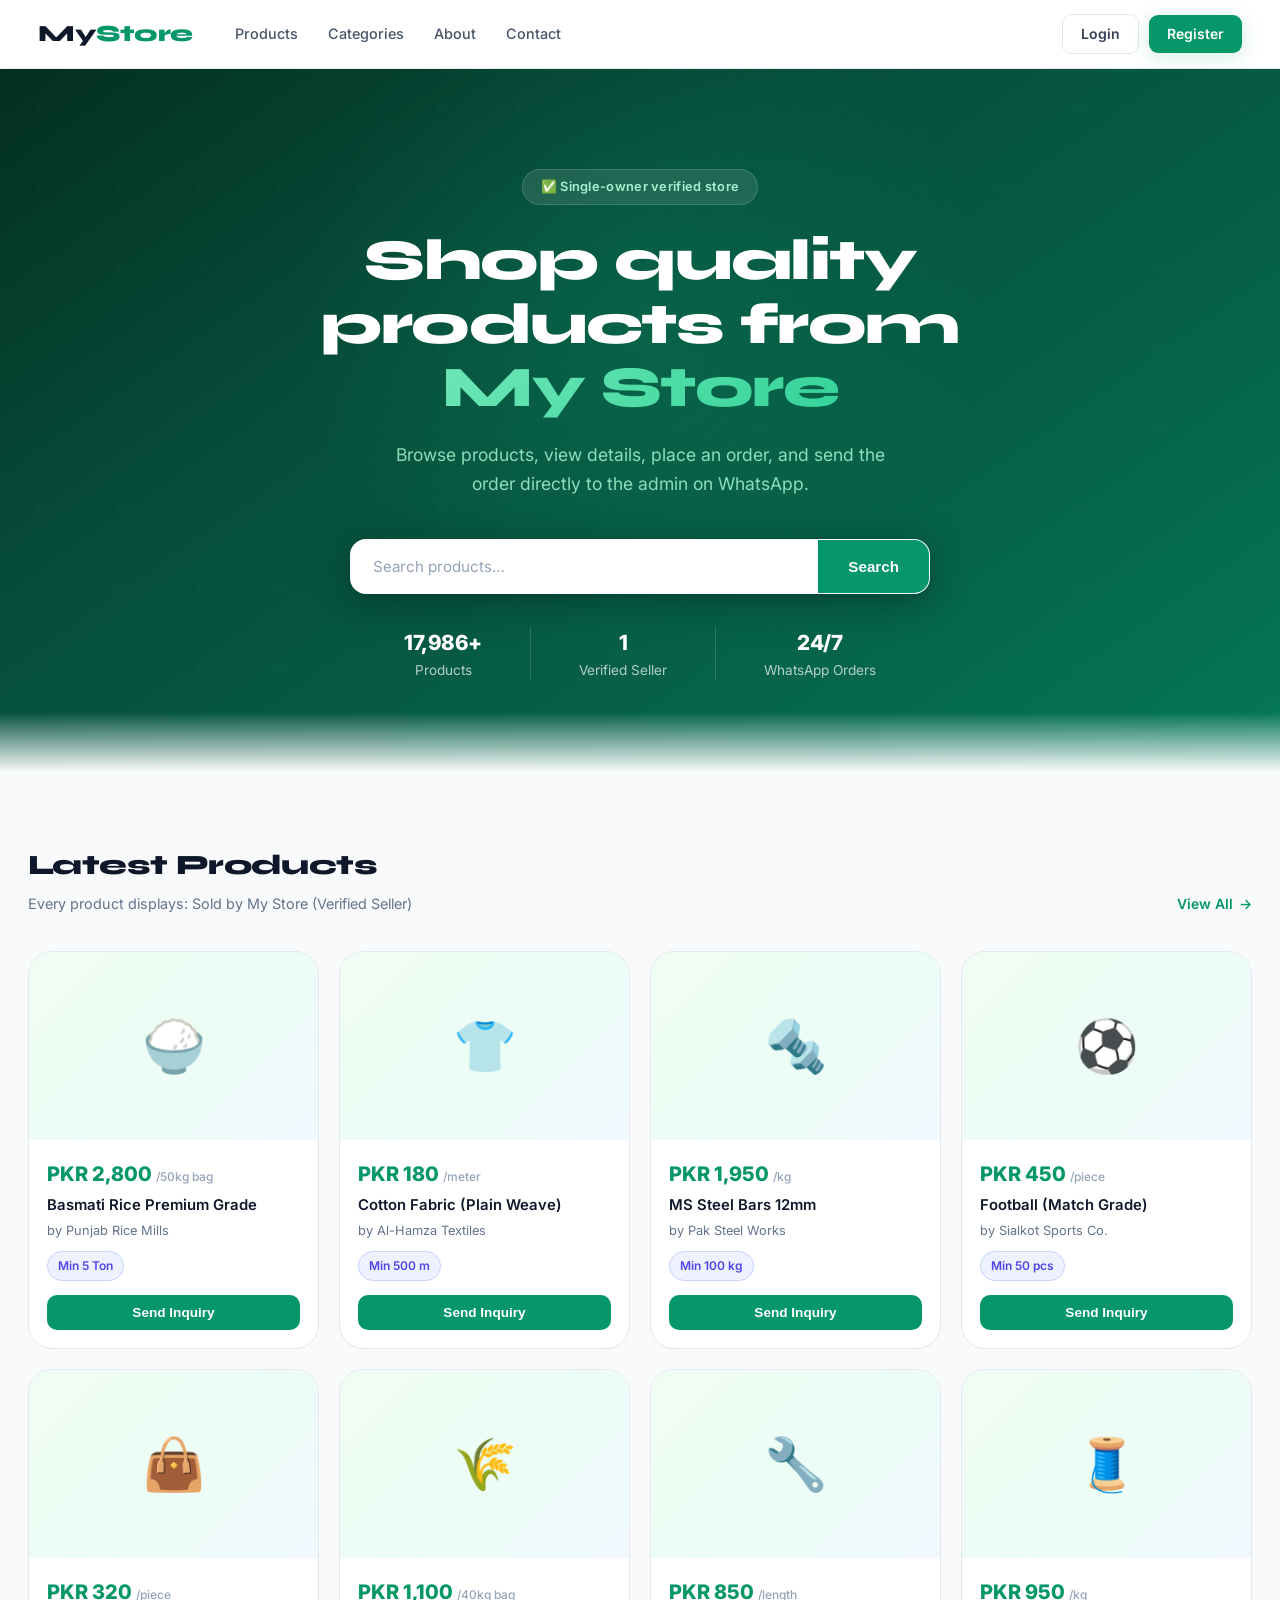
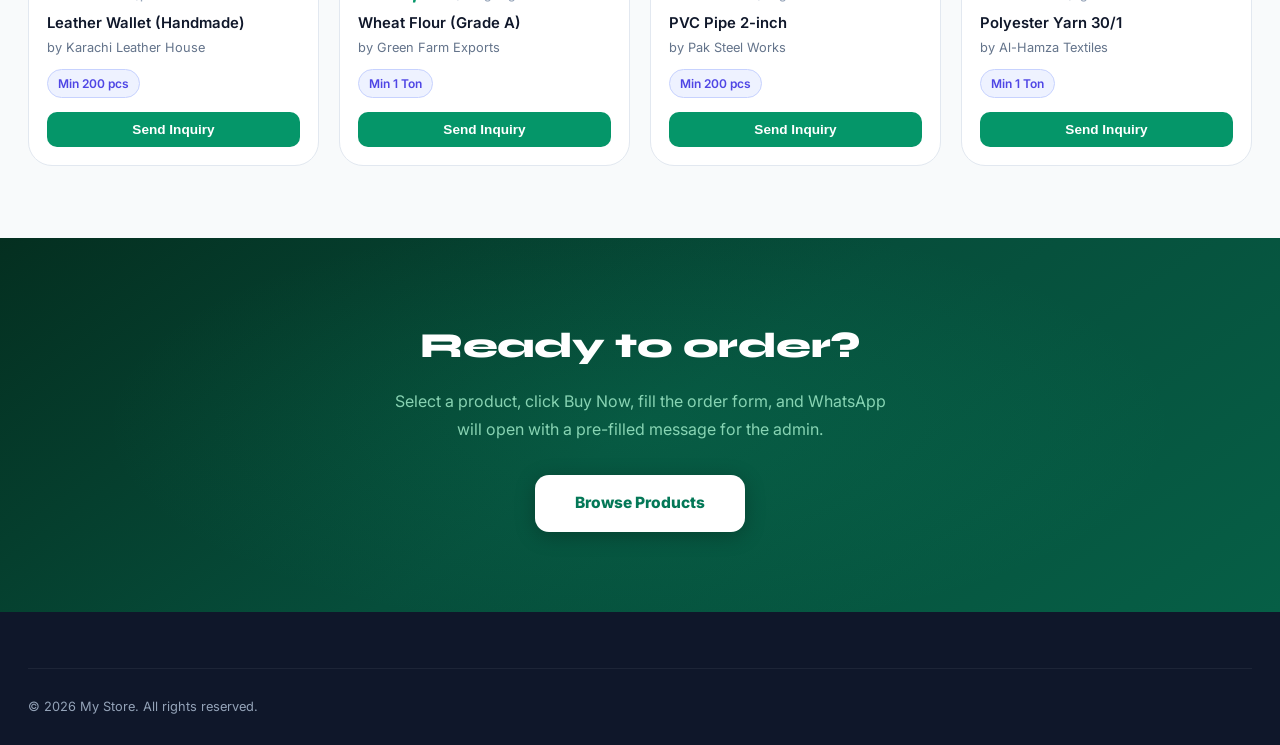
==== commit cd00e7cc: "Update index.html" ====
--- a/tradehub-enhanced/Frontend/index.html
+++ b/tradehub-enhanced/Frontend/index.html
@@ -1,199 +1,9 @@
-<!DOCTYPE html>
-<html lang="en">
-<head>
-<meta charset="UTF-8">
-<meta name="viewport" content="width=device-width, initial-scale=1.0">
-<title>TradeHub PK — Pakistan's B2B Wholesale Marketplace</title>
-<link rel="stylesheet" href="css/main.css">
-<link href="https://fonts.googleapis.com/css2?family=Inter:wght@300;400;500;600;700;800;900&family=Syne:wght@700;800&display=swap" rel="stylesheet">
-</head>
-<body>
-
-<!-- Scroll Progress -->
-<div id="scroll-progress"></div>
-
-<!-- Back to Top -->
-<button id="back-to-top" aria-label="Back to top">↑</button>
-
-<nav class="navbar" id="mainNav">
-  <div class="nav-container">
-    <a href="index.html" class="logo">Trade<span>Hub</span> PK</a>
-    <ul class="nav-links">
-      <li><a href="pages/suppliers.html">Suppliers</a></li>
-      <li><a href="pages/products.html">Products</a></li>
-      <li><a href="pages/categories.html">Categories</a></li>
-      <li><a href="pages/about.html">About</a></li>
-    </ul>
-    <div class="nav-actions">
-      <a href="#" class="btn-login" onclick="openModal('login');return false;">Login</a>
-      <a href="#" class="btn-register" onclick="openModal('register');return false;">Register</a>
-    </div>
-    <button class="nav-hamburger" id="navHamburger" aria-label="Menu">
-      <span></span><span></span><span></span>
-    </button>
-  </div>
-  <div class="nav-mobile-menu" id="navMobileMenu">
-    <a href="pages/suppliers.html">Suppliers</a>
-    <a href="pages/products.html">Products</a>
-    <a href="pages/categories.html">Categories</a>
-    <a href="pages/about.html">About</a>
-    <div class="mobile-actions">
-      <a href="#" class="btn-login" style="flex:1;text-align:center;" onclick="openModal('login');return false;">Login</a>
-      <a href="#" class="btn-register" style="flex:1;text-align:center;" onclick="openModal('register');return false;">Register</a>
-    </div>
-  </div>
-</nav>
-
-<section class="hero">
-  <div class="hero-glow"></div>
-  <div class="hero-content">
-    <div class="hero-badge">🇵🇰 Pakistan's #1 B2B Wholesale Platform</div>
-    <h1>Connect with <span>Verified Suppliers</span> Across Pakistan</h1>
-    <p>Source quality products at wholesale prices. Directly from manufacturers and distributors in Lahore, Karachi, Faisalabad & beyond.</p>
-    <div class="hero-search">
-      <input type="text" id="searchInput" placeholder="Search products or suppliers…" autocomplete="off" />
-      <button onclick="doSearch()">
-        <svg width="16" height="16" fill="none" stroke="currentColor" stroke-width="2.5" viewBox="0 0 24 24"><circle cx="11" cy="11" r="8"/><path d="m21 21-4.35-4.35"/></svg>
-        Search
-      </button>
-    </div>
-    <div class="hero-stats">
-      <div class="hero-stat"><strong id="cnt-suppliers">0</strong>Verified Suppliers</div>
-      <div class="hero-stat-divider" style="align-self:stretch"></div>
-      <div class="hero-stat"><strong id="cnt-products">0</strong>Products Listed</div>
-      <div class="hero-stat-divider" style="align-self:stretch"></div>
-      <div class="hero-stat"><strong id="cnt-cities">0</strong>Cities Covered</div>
-    </div>
-  </div>
-</section>
-
-<section class="section">
-  <div class="section-inner">
-    <div class="section-header reveal">
-      <div>
-        <h2>Browse by Category</h2>
-        <p>Find the right supplier category for your business</p>
-      </div>
-      <a href="pages/categories.html" class="view-all">View All <span>→</span></a>
-    </div>
-    <div class="categories-grid">
-      <a href="pages/products.html?cat=textiles" class="cat-card reveal reveal-delay-1"><span class="cat-icon">👕</span><div class="cat-name">Textiles</div><div class="cat-count">4,200 products</div></a>
-      <a href="pages/products.html?cat=electronics" class="cat-card reveal reveal-delay-2"><span class="cat-icon">📱</span><div class="cat-name">Electronics</div><div class="cat-count">2,800 products</div></a>
-      <a href="pages/products.html?cat=agriculture" class="cat-card reveal reveal-delay-3"><span class="cat-icon">🌾</span><div class="cat-name">Agriculture</div><div class="cat-count">1,900 products</div></a>
-      <a href="pages/products.html?cat=chemicals" class="cat-card reveal reveal-delay-4"><span class="cat-icon">🧪</span><div class="cat-name">Chemicals</div><div class="cat-count">980 products</div></a>
-      <a href="pages/products.html?cat=food" class="cat-card reveal reveal-delay-1"><span class="cat-icon">🍚</span><div class="cat-name">Food & Grain</div><div class="cat-count">2,100 products</div></a>
-      <a href="pages/products.html?cat=hardware" class="cat-card reveal reveal-delay-2"><span class="cat-icon">🔧</span><div class="cat-name">Hardware</div><div class="cat-count">3,400 products</div></a>
-      <a href="pages/products.html?cat=leather" class="cat-card reveal reveal-delay-3"><span class="cat-icon">👜</span><div class="cat-name">Leather</div><div class="cat-count">760 products</div></a>
-      <a href="pages/products.html?cat=sports" class="cat-card reveal reveal-delay-4"><span class="cat-icon">⚽</span><div class="cat-name">Sports</div><div class="cat-count">1,200 products</div></a>
-    </div>
-  </div>
-</section>
-
-<section class="section bg-white">
-  <div class="section-inner">
-    <div class="section-header reveal">
-      <div>
-        <h2>Featured Suppliers</h2>
-        <p>Manually verified B2B suppliers ready to trade</p>
-      </div>
-      <a href="pages/suppliers.html" class="view-all">View All <span>→</span></a>
-    </div>
-    <div class="suppliers-grid" id="suppliersGrid"></div>
-  </div>
-</section>
-
-<section class="section">
-  <div class="section-inner">
-    <div class="section-header reveal">
-      <div>
-        <h2>Latest Products</h2>
-        <p>Wholesale products at competitive prices</p>
-      </div>
-      <a href="pages/products.html" class="view-all">View All <span>→</span></a>
-    </div>
-    <div class="products-grid" id="productsGrid"></div>
-  </div>
-</section>
-
-<section class="join-banner reveal">
-  <h2>Grow Your Business with TradeHub PK</h2>
-  <p>Join thousands of verified suppliers. List your products, reach buyers across Pakistan, and grow your wholesale business online.</p>
-  <a href="pages/supplier-register.html" class="btn-join">Join as Supplier — It's Free</a>
-</section>
-
-<footer class="footer">
-  <div class="footer-inner">
-    <div class="footer-top">
-      <div class="footer-brand">
-        <a href="index.html" class="logo">Trade<span>Hub</span> PK</a>
-        <p>Pakistan's most trusted B2B wholesale marketplace connecting buyers and suppliers nationwide.</p>
-      </div>
-      <div class="footer-col">
-        <h4>Marketplace</h4>
-        <ul>
-          <li><a href="pages/suppliers.html">Suppliers</a></li>
-          <li><a href="pages/products.html">Products</a></li>
-          <li><a href="pages/categories.html">Categories</a></li>
-        </ul>
-      </div>
-      <div class="footer-col">
-        <h4>For Suppliers</h4>
-        <ul>
-          <li><a href="pages/supplier-register.html">Join as Supplier</a></li>
-          <li><a href="pages/supplier-dashboard.html">Dashboard</a></li>
-        </ul>
-      </div>
-      <div class="footer-col">
-        <h4>Company</h4>
-        <ul>
-          <li><a href="pages/about.html">About Us</a></li>
-          <li><a href="pages/contact.html">Contact</a></li>
-        </ul>
-      </div>
-    </div>
-    <div class="footer-bottom">
-      <p>© 2026 TradeHub PK. All rights reserved. Made with ❤️ in Pakistan.</p>
-      <div class="footer-bottom-links">
-        <a href="#">Privacy</a>
-        <a href="#">Terms</a>
-      </div>
-    </div>
-  </div>
-</footer>
-
-<!-- Auth Modal -->
-<div class="modal-overlay" id="authModal">
-  <div class="modal">
-    <div class="modal-header">
-      <h3 id="modalTitle">Welcome back</h3>
-      <button class="modal-close" onclick="closeModal()">✕</button>
-    </div>
-    <div class="modal-tabs">
-      <button class="modal-tab active" id="tabLogin" onclick="switchTab('login')">Login</button>
-      <button class="modal-tab" id="tabRegister" onclick="switchTab('register')">Register</button>
-    </div>
-    <div id="loginForm">
-      <div class="form-group"><label>Email</label><input type="email" placeholder="you@example.com" id="loginEmail"></div>
-      <div class="form-group"><label>Password</label><input type="password" placeholder="••••••••" id="loginPass"></div>
-      <button class="btn-submit" onclick="handleLogin()">Login</button>
-      <div class="divider">or</div>
-      <button class="btn-submit" style="background:#25D366" onclick="window.location.href='pages/supplier-register.html'">Register as Supplier →</button>
-    </div>
-    <div id="registerForm" style="display:none">
-      <div class="form-group"><label>Full Name</label><input type="text" placeholder="Muhammad Ali" id="regName"></div>
-      <div class="form-group"><label>Email</label><input type="email" placeholder="you@example.com" id="regEmail"></div>
-      <div class="form-group"><label>Phone</label><input type="tel" placeholder="03001234567" id="regPhone"></div>
-      <div class="form-group"><label>Password</label><input type="password" placeholder="••••••••" id="regPass"></div>
-      <button class="btn-submit" onclick="handleRegister()">Create Account</button>
-    </div>
-  </div>
-</div>
-
+<!DOCTYPE html><html lang="en"><head><meta charset="UTF-8"><meta name="viewport" content="width=device-width, initial-scale=1.0"><title>My Store — Verified E-commerce</title><link rel="stylesheet" href="css/main.css"><link href="https://fonts.googleapis.com/css2?family=Inter:wght@300;400;500;600;700;800;900&family=Syne:wght@700;800&display=swap" rel="stylesheet"></head><body>
+<div id="scroll-progress"></div><button id="back-to-top" aria-label="Back to top">↑</button>
+<nav class="navbar" id="mainNav"><div class="nav-container"><a href="index.html" class="logo">My<span>Store</span></a><ul class="nav-links"><li><a href="pages/products.html">Products</a></li><li><a href="pages/categories.html">Categories</a></li><li><a href="pages/about.html">About</a></li><li><a href="pages/contact.html">Contact</a></li></ul><div class="nav-actions"><a href="#" class="btn-login" onclick="openModal('login');return false;">Login</a><a href="#" class="btn-register" onclick="openModal('register');return false;">Register</a></div></div></nav>
+<section class="hero"><div class="hero-glow"></div><div class="hero-content"><div class="hero-badge">✅ Single-owner verified store</div><h1>Shop quality products from <span>My Store</span></h1><p>Browse products, view details, place an order, and send the order directly to the admin on WhatsApp.</p><div class="hero-search"><input type="text" id="searchInput" placeholder="Search products…" autocomplete="off"><button onclick="doSearch()">Search</button></div><div class="hero-stats"><div class="hero-stat"><strong id="cnt-products">0</strong>Products</div><div class="hero-stat-divider" style="align-self:stretch"></div><div class="hero-stat"><strong>1</strong>Verified Seller</div><div class="hero-stat-divider" style="align-self:stretch"></div><div class="hero-stat"><strong>24/7</strong>WhatsApp Orders</div></div></div></section>
+<section class="section"><div class="section-inner"><div class="section-header"><div><h2>Latest Products</h2><p>Every product displays: Sold by My Store (Verified Seller)</p></div><a href="pages/products.html" class="view-all">View All <span>→</span></a></div><div class="products-grid" id="productsGrid"></div></div></section>
+<section class="join-banner"><h2>Ready to order?</h2><p>Select a product, click Buy Now, fill the order form, and WhatsApp will open with a pre-filled message for the admin.</p><a href="pages/products.html" class="btn-join">Browse Products</a></section>
+<footer class="footer"><div class="footer-inner"><div class="footer-bottom"><p>© 2026 My Store. All rights reserved.</p></div></div></footer>
 <div class="toast-stack" id="toastStack"></div>
-
-<script src="js/config.js"></script>
-<script src="js/api.js"></script>
-<script src="js/main.js"></script>
-<script src="js/animations.js"></script>
-</body>
-</html>
+<script src="js/config.js"></script><script src="js/api.js"></script><script src="js/shared-auth.js"></script><script src="js/main.js"></script><script src="js/animations.js"></script></body></html>
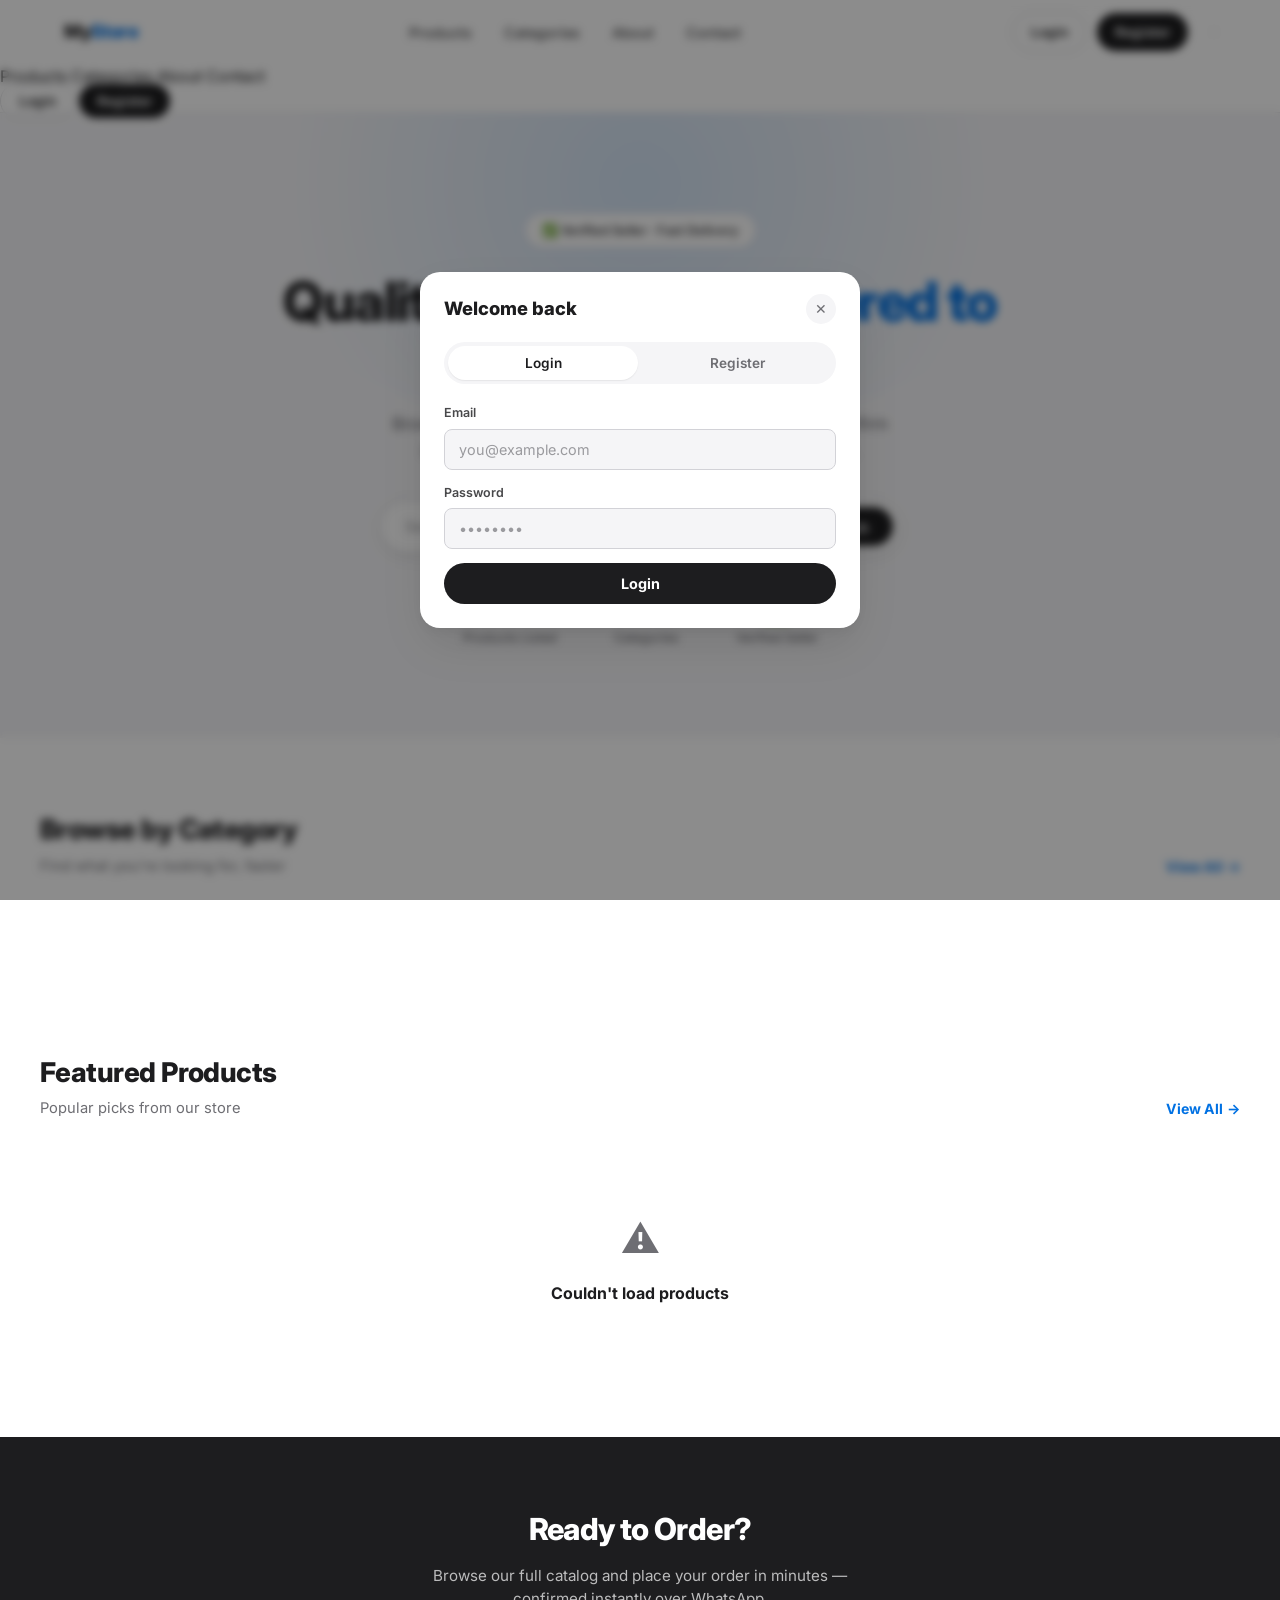
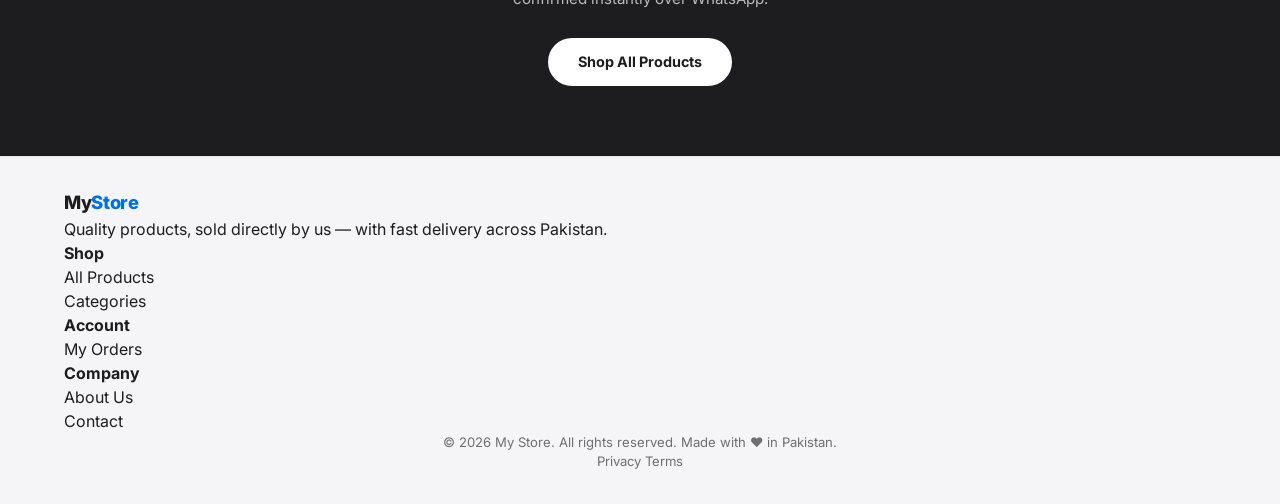
==== commit 829586f7: "Update index.html" ====
--- a/tradehub-enhanced/Frontend/index.html
+++ b/tradehub-enhanced/Frontend/index.html
@@ -1,9 +1,300 @@
-<!DOCTYPE html><html lang="en"><head><meta charset="UTF-8"><meta name="viewport" content="width=device-width, initial-scale=1.0"><title>My Store — Verified E-commerce</title><link rel="stylesheet" href="css/main.css"><link href="https://fonts.googleapis.com/css2?family=Inter:wght@300;400;500;600;700;800;900&family=Syne:wght@700;800&display=swap" rel="stylesheet"></head><body>
-<div id="scroll-progress"></div><button id="back-to-top" aria-label="Back to top">↑</button>
-<nav class="navbar" id="mainNav"><div class="nav-container"><a href="index.html" class="logo">My<span>Store</span></a><ul class="nav-links"><li><a href="pages/products.html">Products</a></li><li><a href="pages/categories.html">Categories</a></li><li><a href="pages/about.html">About</a></li><li><a href="pages/contact.html">Contact</a></li></ul><div class="nav-actions"><a href="#" class="btn-login" onclick="openModal('login');return false;">Login</a><a href="#" class="btn-register" onclick="openModal('register');return false;">Register</a></div></div></nav>
-<section class="hero"><div class="hero-glow"></div><div class="hero-content"><div class="hero-badge">✅ Single-owner verified store</div><h1>Shop quality products from <span>My Store</span></h1><p>Browse products, view details, place an order, and send the order directly to the admin on WhatsApp.</p><div class="hero-search"><input type="text" id="searchInput" placeholder="Search products…" autocomplete="off"><button onclick="doSearch()">Search</button></div><div class="hero-stats"><div class="hero-stat"><strong id="cnt-products">0</strong>Products</div><div class="hero-stat-divider" style="align-self:stretch"></div><div class="hero-stat"><strong>1</strong>Verified Seller</div><div class="hero-stat-divider" style="align-self:stretch"></div><div class="hero-stat"><strong>24/7</strong>WhatsApp Orders</div></div></div></section>
-<section class="section"><div class="section-inner"><div class="section-header"><div><h2>Latest Products</h2><p>Every product displays: Sold by My Store (Verified Seller)</p></div><a href="pages/products.html" class="view-all">View All <span>→</span></a></div><div class="products-grid" id="productsGrid"></div></div></section>
-<section class="join-banner"><h2>Ready to order?</h2><p>Select a product, click Buy Now, fill the order form, and WhatsApp will open with a pre-filled message for the admin.</p><a href="pages/products.html" class="btn-join">Browse Products</a></section>
-<footer class="footer"><div class="footer-inner"><div class="footer-bottom"><p>© 2026 My Store. All rights reserved.</p></div></div></footer>
+<!DOCTYPE html>
+<html lang="en">
+<head>
+<meta charset="UTF-8">
+<meta name="viewport" content="width=device-width, initial-scale=1.0">
+<title>My Store — Quality Products, Delivered</title>
+<link rel="stylesheet" href="css/main.css">
+<link href="https://fonts.googleapis.com/css2?family=Inter:wght@300;400;500;600;700;800;900&family=Syne:wght@700;800&display=swap" rel="stylesheet">
+</head>
+<body>
+
+<!-- Scroll Progress -->
+<div id="scroll-progress"></div>
+
+<!-- Back to Top -->
+<button id="back-to-top" aria-label="Back to top">↑</button>
+
+<nav class="navbar" id="mainNav">
+  <div class="nav-container">
+    <a href="index.html" class="logo">My<span>Store</span></a>
+    <ul class="nav-links">
+      <li><a href="pages/products.html">Products</a></li>
+      <li><a href="pages/categories.html">Categories</a></li>
+      <li><a href="pages/about.html">About</a></li>
+      <li><a href="pages/contact.html">Contact</a></li>
+    </ul>
+    <div class="nav-actions">
+      <a href="#" class="btn-login" onclick="openModal('login');return false;">Login</a>
+      <a href="#" class="btn-register" onclick="openModal('register');return false;">Register</a>
+    </div>
+    <button class="nav-hamburger" id="navHamburger" aria-label="Menu">
+      <span></span><span></span><span></span>
+    </button>
+  </div>
+  <div class="nav-mobile-menu" id="navMobileMenu">
+    <a href="pages/products.html">Products</a>
+    <a href="pages/categories.html">Categories</a>
+    <a href="pages/about.html">About</a>
+    <a href="pages/contact.html">Contact</a>
+    <div class="mobile-actions">
+      <a href="#" class="btn-login" style="flex:1;text-align:center;" onclick="openModal('login');return false;">Login</a>
+      <a href="#" class="btn-register" style="flex:1;text-align:center;" onclick="openModal('register');return false;">Register</a>
+    </div>
+  </div>
+</nav>
+
+<section class="hero">
+  <div class="hero-glow"></div>
+  <div class="hero-content">
+    <div class="hero-badge">✅ Verified Seller · Fast Delivery</div>
+    <h1>Quality Products, <span>Delivered to Your Door</span></h1>
+    <p>Browse our catalog, place your order in minutes, and confirm instantly over WhatsApp — no middlemen, no hassle.</p>
+    <div class="hero-search">
+      <input type="text" id="searchInput" placeholder="Search products…" autocomplete="off" />
+      <button onclick="doSearch()">
+        <svg width="16" height="16" fill="none" stroke="currentColor" stroke-width="2.5" viewBox="0 0 24 24"><circle cx="11" cy="11" r="8"/><path d="m21 21-4.35-4.35"/></svg>
+        Search
+      </button>
+    </div>
+    <div class="hero-stats">
+      <div class="hero-stat"><strong id="cnt-products">0</strong>Products Listed</div>
+      <div class="hero-stat-divider" style="align-self:stretch"></div>
+      <div class="hero-stat"><strong id="cnt-categories">0</strong>Categories</div>
+      <div class="hero-stat-divider" style="align-self:stretch"></div>
+      <div class="hero-stat"><strong>✅</strong>Verified Seller</div>
+    </div>
+  </div>
+</section>
+
+<section class="section">
+  <div class="section-inner">
+    <div class="section-header reveal">
+      <div>
+        <h2>Browse by Category</h2>
+        <p>Find what you're looking for, faster</p>
+      </div>
+      <a href="pages/categories.html" class="view-all">View All <span>→</span></a>
+    </div>
+    <div class="categories-grid" id="categoriesGrid"></div>
+  </div>
+</section>
+
+<section class="section bg-white">
+  <div class="section-inner">
+    <div class="section-header reveal">
+      <div>
+        <h2>Featured Products</h2>
+        <p>Popular picks from our store</p>
+      </div>
+      <a href="pages/products.html" class="view-all">View All <span>→</span></a>
+    </div>
+    <div class="products-grid" id="productsGrid"></div>
+  </div>
+</section>
+
+<section class="join-banner reveal">
+  <h2>Ready to Order?</h2>
+  <p>Browse our full catalog and place your order in minutes — confirmed instantly over WhatsApp.</p>
+  <a href="pages/products.html" class="btn-join">Shop All Products</a>
+</section>
+
+<footer class="footer">
+  <div class="footer-inner">
+    <div class="footer-top">
+      <div class="footer-brand">
+        <a href="index.html" class="logo">My<span>Store</span></a>
+        <p>Quality products, sold directly by us — with fast delivery across Pakistan.</p>
+      </div>
+      <div class="footer-col">
+        <h4>Shop</h4>
+        <ul>
+          <li><a href="pages/products.html">All Products</a></li>
+          <li><a href="pages/categories.html">Categories</a></li>
+        </ul>
+      </div>
+      <div class="footer-col">
+        <h4>Account</h4>
+        <ul>
+          <li><a href="pages/buyer-dashboard.html">My Orders</a></li>
+        </ul>
+      </div>
+      <div class="footer-col">
+        <h4>Company</h4>
+        <ul>
+          <li><a href="pages/about.html">About Us</a></li>
+          <li><a href="pages/contact.html">Contact</a></li>
+        </ul>
+      </div>
+    </div>
+    <div class="footer-bottom">
+      <p>© 2026 My Store. All rights reserved. Made with ❤️ in Pakistan.</p>
+      <div class="footer-bottom-links">
+        <a href="#">Privacy</a>
+        <a href="#">Terms</a>
+      </div>
+    </div>
+  </div>
+</footer>
+
+<!-- Auth Modal -->
+<div class="modal-overlay" id="authModal">
+  <div class="modal">
+    <div class="modal-header">
+      <h3 id="modalTitle">Welcome back</h3>
+      <button class="modal-close" onclick="closeModal()">✕</button>
+    </div>
+    <div class="modal-tabs">
+      <button class="modal-tab active" id="tabLogin" onclick="switchTab('login')">Login</button>
+      <button class="modal-tab" id="tabRegister" onclick="switchTab('register')">Register</button>
+    </div>
+    <div id="loginForm">
+      <div class="form-group"><label>Email</label><input type="email" placeholder="you@example.com" id="loginEmail"></div>
+      <div class="form-group"><label>Password</label><input type="password" placeholder="••••••••" id="loginPass"></div>
+      <button class="btn-submit" id="loginBtn" onclick="handleLogin()">Login</button>
+    </div>
+    <div id="registerForm" style="display:none">
+      <div class="form-group"><label>Full Name</label><input type="text" placeholder="Muhammad Ali" id="regName"></div>
+      <div class="form-group"><label>Email</label><input type="email" placeholder="you@example.com" id="regEmail"></div>
+      <div class="form-group"><label>Phone</label><input type="tel" placeholder="03001234567" id="regPhone"></div>
+      <div class="form-group"><label>Password</label><input type="password" placeholder="••••••••" id="regPass"></div>
+      <button class="btn-submit" id="regBtn" onclick="handleRegister()">Create Account</button>
+    </div>
+  </div>
+</div>
+
 <div class="toast-stack" id="toastStack"></div>
-<script src="js/config.js"></script><script src="js/api.js"></script><script src="js/shared-auth.js"></script><script src="js/main.js"></script><script src="js/animations.js"></script></body></html>
+
+<script src="js/config.js"></script>
+<script src="js/api.js"></script>
+<script>
+async function loadHome(){
+  try {
+    const stats = await Stats.public();
+    document.getElementById('cnt-products').textContent = stats.products;
+    document.getElementById('cnt-categories').textContent = stats.categories;
+  } catch(e){}
+
+  try {
+    const cats = await Categories.list();
+    const emojiMap = {electronics:'📱',apparel:'👕',textiles:'🧵',hardware:'🔧',agriculture:'🌾',sports:'⚽',leather:'👜','food & grain':'🍚',beauty:'💄'};
+    document.getElementById('categoriesGrid').innerHTML = cats.map(c => `
+      <a href="pages/products.html?cat=${encodeURIComponent(c)}" class="cat-card reveal">
+        <span class="cat-icon">${emojiMap[c.toLowerCase()] || '🛍️'}</span>
+        <div class="cat-name">${c}</div>
+      </a>
+    `).join('');
+  } catch(e){
+    document.getElementById('categoriesGrid').innerHTML = '';
+  }
+
+  try {
+    const data = await Products.list({ limit: 8 });
+    const grid = document.getElementById('productsGrid');
+    if (!data.products.length){
+      grid.innerHTML = `<div class="empty-state"><div class="empty-icon">📦</div><div class="empty-title">No products yet</div><div class="empty-text">Check back soon!</div></div>`;
+      return;
+    }
+    grid.innerHTML = data.products.map(p => `
+      <div class="product-card">
+        <div class="product-img">${p.image ? `<img src="${p.image}" style="width:100%;height:100%;object-fit:cover;border-radius:inherit">` : '📦'}</div>
+        <div class="product-body">
+          <div class="product-price">PKR ${p.price.toLocaleString()}</div>
+          <div class="product-name">${p.name}</div>
+          <div class="product-supplier">Sold by My Store ✅</div>
+          <a href="pages/products.html?q=${encodeURIComponent(p.name)}" class="btn-inquiry" style="display:block;text-align:center;text-decoration:none">View & Buy</a>
+        </div>
+      </div>
+    `).join('');
+  } catch(e){
+    document.getElementById('productsGrid').innerHTML = `<div class="empty-state"><div class="empty-icon">⚠️</div><div class="empty-title">Couldn't load products</div></div>`;
+  }
+}
+
+function doSearch() {
+  const q = document.getElementById('searchInput')?.value.trim();
+  window.location.href = q ? `pages/products.html?q=${encodeURIComponent(q)}` : 'pages/products.html';
+}
+document.getElementById('searchInput')?.addEventListener('keydown', e => { if (e.key === 'Enter') doSearch(); });
+
+function openModal(tab) {
+  document.getElementById('authModal').classList.add('show');
+  switchTab(tab || 'login');
+}
+function closeModal() { document.getElementById('authModal').classList.remove('show'); }
+function switchTab(tab) {
+  const isLogin = tab === 'login';
+  document.getElementById('loginForm').style.display = isLogin ? 'block' : 'none';
+  document.getElementById('registerForm').style.display = isLogin ? 'none' : 'block';
+  document.getElementById('tabLogin').classList.toggle('active', isLogin);
+  document.getElementById('tabRegister').classList.toggle('active', !isLogin);
+  document.getElementById('modalTitle').textContent = isLogin ? 'Welcome back' : 'Create account';
+}
+async function handleLogin() {
+  const email = document.getElementById('loginEmail').value.trim();
+  const pass = document.getElementById('loginPass').value;
+  if (!email || !pass) { showToast('Please fill all fields.', 'error'); return; }
+  const btn = document.getElementById('loginBtn');
+  btn.textContent = 'Logging in…'; btn.disabled = true;
+  try {
+    const data = await Auth.login(email, pass);
+    closeModal();
+    showToast(`Welcome back, ${data.user.name}!`, 'success');
+    updateNavForUser(data.user);
+  } catch (err) {
+    showToast(err.message || 'Login failed.', 'error');
+  } finally {
+    btn.textContent = 'Login'; btn.disabled = false;
+  }
+}
+async function handleRegister() {
+  const name = document.getElementById('regName').value.trim();
+  const email = document.getElementById('regEmail').value.trim();
+  const phone = document.getElementById('regPhone').value.trim();
+  const pass = document.getElementById('regPass').value;
+  if (!name || !email || !phone || !pass) { showToast('Please fill all fields.', 'error'); return; }
+  const btn = document.getElementById('regBtn');
+  btn.textContent = 'Creating account…'; btn.disabled = true;
+  try {
+    const data = await Auth.register(name, email, pass, phone);
+    closeModal();
+    showToast(`Account created! Welcome, ${data.user.name}!`, 'success');
+    updateNavForUser(data.user);
+  } catch (err) {
+    showToast(err.message || 'Registration failed.', 'error');
+  } finally {
+    btn.textContent = 'Create Account'; btn.disabled = false;
+  }
+}
+function updateNavForUser(user) {
+  const actions = document.querySelector('.nav-actions');
+  if (actions) {
+    actions.innerHTML = `
+      <a href="pages/buyer-dashboard.html" class="btn-login">My Orders</a>
+      <button class="btn-register" onclick="logout()">Logout</button>
+    `;
+  }
+}
+function logout() { Auth.logout(); }
+function showToast(msg, type = 'success') {
+  const stack = document.getElementById('toastStack');
+  if (!stack) return;
+  const t = document.createElement('div');
+  t.className = `toast toast-${type}`;
+  t.textContent = msg;
+  stack.appendChild(t);
+  setTimeout(() => t.remove(), 3100);
+}
+
+document.addEventListener('DOMContentLoaded', () => {
+  loadHome();
+  const session = Auth.getSession();
+  if (session) updateNavForUser(session);
+  document.getElementById('authModal')?.addEventListener('click', function(e) {
+    if (e.target === this) closeModal();
+  });
+});
+</script>
+<script src="js/animations.js"></script>
+</body>
+</html>
--- a/tradehub-enhanced/Frontend/css/main.css
+++ b/tradehub-enhanced/Frontend/css/main.css
@@ -1,633 +1,512 @@
-/* ===== TRADEHUB PK — PREMIUM MAIN CSS ===== */
-@import url('https://fonts.googleapis.com/css2?family=Inter:wght@300;400;500;600;700;800;900&family=Syne:wght@700;800&display=swap');
+/* =========================================================
+   MY STORE — STOREFRONT CSS
+   Professional, clean, Apple/Amazon-inspired design system
+   ========================================================= */
+
+@import url('https://fonts.googleapis.com/css2?family=Inter:wght@400;500;600;700;800;900&display=swap');
 
 *, *::before, *::after { margin: 0; padding: 0; box-sizing: border-box; }
 
 :root {
-  --green: #059669;
-  --green-light: #d1fae5;
-  --green-mid: #10b981;
-  --green-dark: #047857;
-  --green-900: #064e3b;
-  --indigo: #4f46e5;
-  --gray-50: #f8fafb;
-  --gray-100: #f1f5f9;
-  --gray-200: #e2e8f0;
-  --gray-300: #cbd5e1;
-  --gray-400: #94a3b8;
-  --gray-500: #64748b;
-  --gray-600: #475569;
-  --gray-700: #334155;
-  --gray-800: #1e293b;
-  --gray-900: #0f172a;
-  --white: #ffffff;
-  --shadow-xs: 0 1px 2px rgba(0,0,0,.05);
-  --shadow-sm: 0 1px 3px rgba(0,0,0,.08), 0 1px 2px rgba(0,0,0,.06);
-  --shadow-md: 0 4px 16px rgba(0,0,0,.07), 0 2px 4px rgba(0,0,0,.05);
-  --shadow-lg: 0 16px 48px rgba(0,0,0,.10), 0 4px 16px rgba(0,0,0,.06);
-  --shadow-xl: 0 32px 64px rgba(0,0,0,.14);
-  --shadow-green: 0 4px 20px rgba(5,150,105,.18);
-  --radius: 12px;
-  --radius-lg: 18px;
-  --radius-xl: 24px;
-  --transition: all .22s cubic-bezier(.4,0,.2,1);
+  /* ---- surfaces ---- */
+  --bg: #ffffff;
+  --bg-subtle: #f5f5f7;      /* Apple's signature light grey */
+  --bg-alt: #fafafa;
+  --card: #ffffff;
+
+  /* ---- borders ---- */
+  --border: #e5e5e7;
+  --border-strong: #d2d2d7;
+
+  /* ---- text ---- */
+  --ink: #1d1d1f;            /* Apple near-black */
+  --ink-soft: #48484a;
+  --ink-muted: #6e6e73;
+  --ink-faint: #9a9a9e;
+
+  /* ---- brand / accents ---- */
+  --accent: #0071e3;         /* Apple blue — links, focus, info */
+  --accent-hover: #0060c2;
+  --buy: #ff9900;            /* Amazon orange — commerce CTAs */
+  --buy-hover: #e88a00;
+  --success: #1a7f37;
+  --success-bg: #e7f6ec;
+  --danger: #d1373f;
+  --danger-bg: #fbe9ea;
+  --warning: #a15c00;
+  --warning-bg: #fef3e0;
+
+  /* ---- shape / motion ---- */
+  --radius-sm: 8px;
+  --radius: 14px;
+  --radius-lg: 20px;
+  --shadow-sm: 0 1px 2px rgba(0,0,0,.04), 0 1px 1px rgba(0,0,0,.03);
+  --shadow: 0 4px 16px rgba(0,0,0,.06), 0 1px 3px rgba(0,0,0,.04);
+  --shadow-lg: 0 20px 50px rgba(0,0,0,.10), 0 4px 12px rgba(0,0,0,.05);
+  --ease: cubic-bezier(.4,0,.2,1);
 }
 
 html { scroll-behavior: smooth; }
-body { font-family: 'Inter', sans-serif; background: var(--gray-50); color: var(--gray-900); line-height: 1.6; -webkit-font-smoothing: antialiased; overflow-x: hidden; }
-
-/* ===== SCROLL PROGRESS BAR ===== */
+
+body {
+  font-family: 'Inter', -apple-system, BlinkMacSystemFont, 'Segoe UI', sans-serif;
+  background: var(--bg);
+  color: var(--ink);
+  min-height: 100vh;
+  line-height: 1.5;
+  -webkit-font-smoothing: antialiased;
+}
+
+a { color: inherit; text-decoration: none; }
+ul { list-style: none; }
+button { font-family: inherit; }
+img { max-width: 100%; display: block; }
+
+/* ---- SCROLL PROGRESS + BACK TO TOP ---- */
 #scroll-progress {
   position: fixed; top: 0; left: 0; height: 3px; width: 0%;
-  background: linear-gradient(90deg, var(--green), var(--green-mid));
-  z-index: 9999; transition: width .1s linear;
-  box-shadow: 0 0 8px rgba(5,150,105,.4);
-}
-
-/* ===== BACK TO TOP ===== */
+  background: var(--accent); z-index: 1000; transition: width .1s linear;
+}
 #back-to-top {
-  position: fixed; bottom: 28px; right: 28px; z-index: 999;
+  position: fixed; bottom: 28px; right: 28px; z-index: 500;
   width: 44px; height: 44px; border-radius: 50%;
-  background: var(--green); color: white; border: none;
-  cursor: pointer; display: none; align-items: center; justify-content: center;
-  font-size: 1.1rem; box-shadow: var(--shadow-green);
-  transition: var(--transition);
-}
-#back-to-top.show { display: flex; animation: fadeInUp .3s ease; }
-#back-to-top:hover { background: var(--green-dark); transform: translateY(-3px); box-shadow: 0 8px 24px rgba(5,150,105,.35); }
-
-/* ===== NAVBAR ===== */
+  background: var(--ink); color: #fff; border: none;
+  font-size: 1.1rem; cursor: pointer;
+  box-shadow: var(--shadow-lg);
+  opacity: 0; visibility: hidden; transform: translateY(10px);
+  transition: all .25s var(--ease);
+}
+#back-to-top.show { opacity: 1; visibility: visible; transform: translateY(0); }
+#back-to-top:hover { background: #000; }
+
+/* =========================================================
+   NAVBAR
+   ========================================================= */
 .navbar {
-  background: rgba(255,255,255,.92);
-  backdrop-filter: blur(20px);
-  -webkit-backdrop-filter: blur(20px);
-  border-bottom: 1px solid rgba(226,232,240,.8);
-  position: sticky; top: 0; z-index: 100;
-  box-shadow: 0 1px 0 rgba(0,0,0,.04);
-  transition: var(--transition);
-}
-.navbar.scrolled {
-  background: rgba(255,255,255,.97);
-  box-shadow: 0 2px 20px rgba(0,0,0,.08);
+  position: sticky; top: 0; z-index: 200;
+  background: rgba(255,255,255,.8);
+  backdrop-filter: saturate(180%) blur(20px);
+  -webkit-backdrop-filter: saturate(180%) blur(20px);
+  border-bottom: 1px solid var(--border);
 }
 .nav-container {
-  max-width: 1260px; margin: 0 auto; padding: 0 28px;
-  display: flex; align-items: center; gap: 28px; height: 68px;
+  max-width: 1200px; margin: 0 auto;
+  display: flex; align-items: center; justify-content: space-between;
+  padding: 0 24px; height: 64px; gap: 24px;
 }
 .logo {
-  font-family: 'Syne', sans-serif;
-  font-size: 1.45rem; font-weight: 800; color: var(--gray-900);
-  text-decoration: none; letter-spacing: -0.5px;
-  white-space: nowrap;
-}
-.logo span { color: var(--green); }
-.nav-links { display: flex; list-style: none; gap: 2px; flex: 1; }
+  font-size: 1.15rem; font-weight: 800; letter-spacing: -.02em;
+  color: var(--ink); white-space: nowrap;
+}
+.logo span { color: var(--accent); }
+.nav-links {
+  display: flex; align-items: center; gap: 32px;
+  flex: 1; justify-content: center;
+}
 .nav-links a {
-  text-decoration: none; color: var(--gray-600); font-weight: 500;
-  font-size: .9rem; padding: 7px 14px; border-radius: 8px;
-  transition: var(--transition); position: relative;
-}
-.nav-links a:hover { background: var(--gray-100); color: var(--gray-900); }
-.nav-links a.active-nav { color: var(--green); background: #f0fdf4; }
-.nav-actions { display: flex; gap: 10px; align-items: center; margin-left: auto; }
-
-/* Mobile menu */
-.nav-hamburger {
-  display: none; flex-direction: column; gap: 5px; cursor: pointer;
-  padding: 8px; border: none; background: none; border-radius: 8px;
-}
-.nav-hamburger span { display: block; width: 22px; height: 2px; background: var(--gray-700); border-radius: 2px; transition: var(--transition); }
-.nav-hamburger.open span:nth-child(1) { transform: translateY(7px) rotate(45deg); }
-.nav-hamburger.open span:nth-child(2) { opacity: 0; transform: scaleX(0); }
-.nav-hamburger.open span:nth-child(3) { transform: translateY(-7px) rotate(-45deg); }
-
-.nav-mobile-menu {
-  display: none; position: absolute; top: 68px; left: 0; right: 0;
-  background: white; border-bottom: 1px solid var(--gray-200);
-  box-shadow: var(--shadow-md); padding: 12px 16px 20px;
-  flex-direction: column; gap: 4px; z-index: 99;
-}
-.nav-mobile-menu.open { display: flex; animation: slideDown .2s ease; }
-.nav-mobile-menu a {
-  text-decoration: none; color: var(--gray-700); font-weight: 500;
-  padding: 11px 16px; border-radius: 10px; font-size: .95rem;
-  transition: var(--transition);
-}
-.nav-mobile-menu a:hover { background: var(--gray-100); color: var(--green); }
-.nav-mobile-menu .mobile-actions { display: flex; gap: 10px; margin-top: 10px; padding: 0 4px; }
-
-@keyframes slideDown { from { opacity: 0; transform: translateY(-8px); } to { opacity: 1; transform: translateY(0); } }
-@keyframes fadeInUp { from { opacity: 0; transform: translateY(12px); } to { opacity: 1; transform: translateY(0); } }
-@keyframes fadeIn { from { opacity: 0; } to { opacity: 1; } }
-@keyframes scaleIn { from { opacity: 0; transform: scale(.95); } to { opacity: 1; transform: scale(1); } }
-@keyframes countUp { from { opacity: 0; transform: translateY(10px); } to { opacity: 1; transform: translateY(0); } }
-
-.btn-login {
-  padding: 8px 18px; border-radius: 9px; border: 1.5px solid var(--gray-200);
-  background: transparent; color: var(--gray-700); font-weight: 600;
-  font-size: .875rem; cursor: pointer; text-decoration: none;
-  transition: var(--transition);
-}
-.btn-login:hover { border-color: var(--green); color: var(--green); background: #f0fdf4; }
-.btn-register {
-  padding: 8px 18px; border-radius: 9px; border: none;
-  background: var(--green); color: white; font-weight: 600;
-  font-size: .875rem; cursor: pointer; text-decoration: none;
-  transition: var(--transition); box-shadow: var(--shadow-green);
-}
-.btn-register:hover { background: var(--green-dark); transform: translateY(-1px); box-shadow: 0 6px 20px rgba(5,150,105,.3); }
-
-/* ===== HERO ===== */
+  font-size: .9rem; font-weight: 500; color: var(--ink-soft);
+  transition: color .15s var(--ease); position: relative; padding: 6px 0;
+}
+.nav-links a:hover { color: var(--ink); }
+.nav-links a.active-nav { color: var(--ink); font-weight: 700; }
+.nav-links a.active-nav::after {
+  content: ''; position: absolute; left: 0; right: 0; bottom: -4px;
+  height: 2px; background: var(--accent); border-radius: 2px;
+}
+.nav-actions { display: flex; align-items: center; gap: 10px; }
+.btn-login, .btn-register {
+  font-size: .85rem; font-weight: 600; padding: 9px 18px;
+  border-radius: 100px; transition: all .15s var(--ease); white-space: nowrap;
+}
+.btn-login { color: var(--ink); border: 1px solid var(--border-strong); background: transparent; }
+.btn-login:hover { background: var(--bg-subtle); border-color: var(--ink-faint); }
+.btn-register { color: #fff; background: var(--ink); }
+.btn-register:hover { background: #000; }
+
+/* =========================================================
+   HERO
+   ========================================================= */
 .hero {
-  background: linear-gradient(145deg, #042f20 0%, #064e3b 35%, #065f46 65%, #047857 100%);
-  padding: 100px 28px 90px;
-  text-align: center; position: relative; overflow: hidden;
-}
-.hero::before {
-  content: ''; position: absolute; inset: 0;
-  background: url("data:image/svg+xml,%3Csvg width='80' height='80' viewBox='0 0 80 80' xmlns='http://www.w3.org/2000/svg'%3E%3Cg fill='none' fill-rule='evenodd'%3E%3Cg fill='%23ffffff' fill-opacity='0.025'%3E%3Ccircle cx='40' cy='40' r='2'/%3E%3C/g%3E%3C/g%3E%3C/svg%3E");
-}
-.hero::after {
-  content: ''; position: absolute; bottom: -1px; left: 0; right: 0; height: 60px;
-  background: linear-gradient(to bottom, transparent, var(--gray-50));
-  z-index: 1;
+  position: relative; overflow: hidden;
+  padding: 100px 24px 90px;
+  background: var(--bg-subtle);
+  text-align: center;
 }
 .hero-glow {
-  position: absolute; top: -100px; left: 50%; transform: translateX(-50%);
-  width: 700px; height: 700px; border-radius: 50%;
-  background: radial-gradient(circle, rgba(16,185,129,.15) 0%, transparent 70%);
+  position: absolute; top: -180px; left: 50%; transform: translateX(-50%);
+  width: 900px; height: 500px; border-radius: 50%;
+  background: radial-gradient(circle, rgba(0,113,227,.14), transparent 70%);
   pointer-events: none;
 }
-.hero-content {
-  max-width: 740px; margin: 0 auto; position: relative; z-index: 2;
-  animation: fadeInUp .7s ease both;
-}
+.hero-content { position: relative; max-width: 720px; margin: 0 auto; }
 .hero-badge {
-  display: inline-flex; align-items: center; gap: 8px;
-  background: rgba(255,255,255,.1); border: 1px solid rgba(255,255,255,.15);
-  color: #a7f3d0; font-size: .8rem; font-weight: 600;
-  padding: 7px 18px; border-radius: 100px; margin-bottom: 24px;
-  letter-spacing: .3px; backdrop-filter: blur(8px);
-}
-.hero h1 {
-  font-family: 'Syne', sans-serif;
-  font-size: clamp(2.1rem, 5.5vw, 3.6rem); font-weight: 800;
-  color: white; line-height: 1.1; margin-bottom: 20px; letter-spacing: -1.5px;
-}
-.hero h1 span {
-  color: transparent; background: linear-gradient(135deg, #6ee7b7, #34d399);
-  -webkit-background-clip: text; -webkit-text-fill-color: transparent; background-clip: text;
-}
-.hero p {
-  font-size: 1.1rem; color: rgba(167,243,208,.85); margin-bottom: 40px;
-  max-width: 520px; margin-left: auto; margin-right: auto; line-height: 1.7;
+  display: inline-flex; align-items: center; gap: 6px;
+  background: #fff; border: 1px solid var(--border);
+  padding: 7px 16px; border-radius: 100px;
+  font-size: .8rem; font-weight: 600; color: var(--ink-soft);
+  box-shadow: var(--shadow-sm); margin-bottom: 24px;
+}
+.hero-content h1 {
+  font-size: clamp(2.2rem, 5vw, 3.4rem); font-weight: 800;
+  letter-spacing: -.03em; line-height: 1.1; color: var(--ink);
+  margin-bottom: 18px;
+}
+.hero-content h1 span { color: var(--accent); }
+.hero-content > p {
+  font-size: 1.1rem; color: var(--ink-muted); max-width: 560px;
+  margin: 0 auto 36px; line-height: 1.55;
 }
 .hero-search {
-  display: flex; max-width: 580px; margin: 0 auto 32px;
-  background: white; border-radius: 16px;
-  box-shadow: 0 8px 40px rgba(0,0,0,.3), 0 2px 8px rgba(0,0,0,.1);
-  overflow: hidden; border: 1px solid rgba(255,255,255,.1);
+  display: flex; max-width: 520px; margin: 0 auto 40px;
+  background: #fff; border: 1px solid var(--border-strong);
+  border-radius: 100px; padding: 6px; box-shadow: var(--shadow);
 }
 .hero-search input {
-  flex: 1; padding: 17px 22px; border: none; outline: none;
-  font-size: .95rem; color: var(--gray-900); font-family: 'Inter', sans-serif;
-}
-.hero-search input::placeholder { color: var(--gray-400); }
+  flex: 1; border: none; outline: none; background: transparent;
+  padding: 10px 18px; font-size: .95rem; color: var(--ink); font-family: inherit;
+}
+.hero-search input::placeholder { color: var(--ink-faint); }
 .hero-search button {
-  padding: 17px 30px; background: var(--green); color: white; border: none;
-  cursor: pointer; font-weight: 700; font-size: .95rem;
-  transition: background .2s; white-space: nowrap;
-  display: flex; align-items: center; gap: 8px;
-}
-.hero-search button:hover { background: var(--green-dark); }
+  border: none; cursor: pointer; background: var(--ink); color: #fff;
+  font-weight: 600; font-size: .9rem; padding: 10px 24px; border-radius: 100px;
+  transition: background .15s var(--ease);
+}
+.hero-search button:hover { background: #000; }
 .hero-stats {
-  display: flex; justify-content: center; gap: 48px; margin-top: 12px;
-  flex-wrap: wrap;
-}
-.hero-stat { color: rgba(255,255,255,.7); font-size: .85rem; }
-.hero-stat strong { color: white; font-size: 1.3rem; font-weight: 800; display: block; letter-spacing: -0.5px; }
-.hero-stat-divider { width: 1px; background: rgba(255,255,255,.15); }
-
-/* ===== SECTIONS ===== */
-.section { padding: 72px 28px; }
-.section-inner { max-width: 1260px; margin: 0 auto; }
-.section-header { display: flex; justify-content: space-between; align-items: flex-end; margin-bottom: 36px; }
+  display: flex; align-items: center; justify-content: center; gap: 28px;
+}
+.hero-stat {
+  display: flex; flex-direction: column; align-items: center; gap: 2px;
+  font-size: .78rem; color: var(--ink-muted); font-weight: 500;
+}
+.hero-stat strong { font-size: 1.4rem; font-weight: 800; color: var(--ink); }
+.hero-stat-divider { width: 1px; height: 34px; background: var(--border-strong); }
+
+/* =========================================================
+   SECTIONS / GENERIC LAYOUT
+   ========================================================= */
+.section { padding: 72px 24px; }
+.section-inner { max-width: 1200px; margin: 0 auto; }
+.section-header {
+  display: flex; align-items: flex-end; justify-content: space-between;
+  gap: 20px; margin-bottom: 32px; flex-wrap: wrap;
+}
 .section-header h2 {
-  font-family: 'Syne', sans-serif;
-  font-size: 1.75rem; font-weight: 800; letter-spacing: -.6px; color: var(--gray-900);
-}
-.section-header p { font-size: .9rem; color: var(--gray-500); margin-top: 4px; }
+  font-size: 1.7rem; font-weight: 800; letter-spacing: -.02em; color: var(--ink);
+}
+.section-header p { color: var(--ink-muted); font-size: .92rem; margin-top: 4px; }
 .view-all {
-  color: var(--green); font-weight: 600; text-decoration: none; font-size: .875rem;
-  display: flex; align-items: center; gap: 6px; transition: var(--transition);
-  white-space: nowrap;
-}
-.view-all:hover { gap: 10px; }
-.section.bg-white { background: var(--white); }
-
-/* ===== CATEGORIES ===== */
+  font-size: .88rem; font-weight: 700; color: var(--accent);
+  display: inline-flex; align-items: center; gap: 4px;
+  transition: gap .15s var(--ease);
+}
+.view-all:hover { gap: 8px; }
+
+/* =========================================================
+   PRODUCT GRID / CARDS
+   ========================================================= */
+.products-grid {
+  display: grid; grid-template-columns: repeat(auto-fill, minmax(240px, 1fr));
+  gap: 20px;
+}
+.product-card {
+  background: var(--card); border: 1px solid var(--border);
+  border-radius: var(--radius); overflow: hidden;
+  transition: transform .2s var(--ease), box-shadow .2s var(--ease), border-color .2s var(--ease);
+  display: flex; flex-direction: column;
+}
+.product-card:hover {
+  transform: translateY(-4px);
+  box-shadow: var(--shadow-lg);
+  border-color: var(--border-strong);
+}
+.product-img {
+  position: relative; aspect-ratio: 1/1;
+  background: var(--bg-subtle);
+  display: flex; align-items: center; justify-content: center;
+  overflow: hidden;
+}
+.product-img img { width: 100%; height: 100%; object-fit: cover; }
+.product-emoji { font-size: 3rem; opacity: .5; }
+.stock-badge {
+  position: absolute; top: 10px; left: 10px;
+  font-size: .68rem; font-weight: 700; padding: 4px 10px; border-radius: 100px;
+  background: rgba(255,255,255,.92); color: var(--success);
+  border: 1px solid rgba(26,127,55,.2); backdrop-filter: blur(4px);
+}
+.product-body { padding: 16px; display: flex; flex-direction: column; gap: 4px; flex: 1; }
+.product-category {
+  font-size: .68rem; font-weight: 700; text-transform: uppercase;
+  letter-spacing: .06em; color: var(--ink-faint);
+}
+.product-name {
+  font-size: .95rem; font-weight: 700; color: var(--ink);
+  line-height: 1.35; margin-bottom: 2px;
+}
+.product-desc { font-size: .82rem; color: var(--ink-muted); line-height: 1.5; margin-bottom: 4px; }
+.product-price { font-size: 1.1rem; font-weight: 800; color: var(--ink); margin: 2px 0; }
+.product-price.big { font-size: 1.6rem; }
+.product-moq { font-size: .75rem; color: var(--ink-muted); margin-bottom: 6px; }
+.seller-strip {
+  display: flex; align-items: center; gap: 6px; flex-wrap: wrap;
+  font-size: .72rem; color: var(--ink-faint); margin-bottom: 10px;
+}
+.seller-strip strong { color: var(--ink-soft); font-weight: 700; }
+.seller-strip em {
+  font-style: normal; color: var(--success); font-weight: 700;
+  background: var(--success-bg); padding: 1px 8px; border-radius: 100px; font-size: .68rem;
+}
+.seller-strip.large { font-size: .82rem; }
+.card-actions { display: flex; gap: 8px; margin-top: auto; }
+
+/* ---- Buy / inquiry CTA — Amazon-style orange ---- */
+.btn-inquiry {
+  background: var(--buy); color: #111; border: 1px solid #e07d00;
+  font-weight: 700; font-size: .85rem; padding: 10px 16px;
+  border-radius: 100px; cursor: pointer; text-align: center;
+  transition: background .15s var(--ease), transform .1s var(--ease);
+  flex: 1;
+}
+.btn-inquiry:hover { background: var(--buy-hover); }
+.btn-inquiry:active { transform: scale(.98); }
+
+/* =========================================================
+   JOIN BANNER
+   ========================================================= */
+.join-banner {
+  background: var(--ink); color: #fff;
+  text-align: center; padding: 70px 24px; border-radius: 0;
+}
+.join-banner h2 { font-size: 1.9rem; font-weight: 800; letter-spacing: -.02em; margin-bottom: 12px; }
+.join-banner p { color: rgba(255,255,255,.7); max-width: 480px; margin: 0 auto 28px; font-size: .95rem; }
+.btn-join {
+  display: inline-block; background: #fff; color: var(--ink);
+  font-weight: 700; font-size: .9rem; padding: 13px 30px; border-radius: 100px;
+  transition: transform .15s var(--ease), box-shadow .15s var(--ease);
+}
+.btn-join:hover { transform: translateY(-2px); box-shadow: 0 10px 30px rgba(0,0,0,.3); }
+
+/* =========================================================
+   FOOTER
+   ========================================================= */
+.footer { background: var(--bg-subtle); border-top: 1px solid var(--border); }
+.footer-inner { max-width: 1200px; margin: 0 auto; padding: 32px 24px; }
+.footer-bottom { text-align: center; font-size: .82rem; color: var(--ink-muted); }
+
+/* =========================================================
+   PAGE HEADER (products / about / categories / contact)
+   ========================================================= */
+.page-header { background: var(--bg-subtle); border-bottom: 1px solid var(--border); padding: 56px 24px; }
+.page-header.store-header { text-align: center; }
+.ph-inner { max-width: 900px; margin: 0 auto; }
+.eyebrow {
+  display: inline-block; font-size: .72rem; font-weight: 700; letter-spacing: .08em;
+  text-transform: uppercase; color: var(--accent); margin-bottom: 12px;
+}
+.page-header h1 { font-size: 2rem; font-weight: 800; letter-spacing: -.02em; margin-bottom: 12px; }
+.page-header p { color: var(--ink-muted); font-size: 1rem; max-width: 640px; margin: 0 auto; line-height: 1.55; }
+
+/* ---- values grid (about page) ---- */
+.values-grid {
+  display: grid; grid-template-columns: repeat(auto-fit, minmax(220px, 1fr));
+  gap: 18px; margin-top: 36px; text-align: left;
+}
+.value-card {
+  background: #fff; border: 1px solid var(--border); border-radius: var(--radius);
+  padding: 22px; box-shadow: var(--shadow-sm);
+}
+.value-icon { font-size: 1.6rem; margin-bottom: 10px; }
+.value-title { font-weight: 700; font-size: .95rem; margin-bottom: 6px; }
+.value-text { font-size: .85rem; color: var(--ink-muted); line-height: 1.5; }
+
+/* ---- contact page ---- */
+.contact-grid { display: grid; gap: 16px; margin-top: 28px; text-align: left; }
+.contact-card {
+  background: #fff; border: 1px solid var(--border); border-radius: var(--radius);
+  padding: 22px; box-shadow: var(--shadow-sm);
+}
+.contact-card h3 { font-size: 1rem; font-weight: 700; margin-bottom: 8px; }
+.contact-card p { font-size: .88rem; color: var(--ink-muted); line-height: 1.6; }
+
+/* ---- categories page ---- */
 .categories-grid {
-  display: grid; grid-template-columns: repeat(auto-fill, minmax(140px, 1fr)); gap: 14px;
+  display: grid; grid-template-columns: repeat(auto-fill, minmax(180px, 1fr));
+  gap: 16px;
 }
 .cat-card {
-  background: var(--white); border-radius: var(--radius-lg); padding: 26px 16px;
-  text-align: center; border: 1.5px solid var(--gray-200);
-  cursor: pointer; transition: var(--transition); text-decoration: none;
-  color: var(--gray-900); display: block; position: relative; overflow: hidden;
-}
-.cat-card::before {
-  content: ''; position: absolute; inset: 0;
-  background: linear-gradient(135deg, #f0fdf4, #ecfdf5);
-  opacity: 0; transition: opacity .22s;
-}
-.cat-card:hover { border-color: var(--green); box-shadow: var(--shadow-green); transform: translateY(-4px); }
-.cat-card:hover::before { opacity: 1; }
-.cat-icon { font-size: 2.2rem; margin-bottom: 12px; display: block; position: relative; transition: transform .3s; }
-.cat-card:hover .cat-icon { transform: scale(1.15); }
-.cat-name { font-weight: 700; font-size: .85rem; position: relative; }
-.cat-count { font-size: .75rem; color: var(--gray-400); margin-top: 4px; position: relative; }
-
-/* ===== SUPPLIER CARDS ===== */
-.suppliers-grid { display: grid; grid-template-columns: repeat(auto-fill, minmax(310px, 1fr)); gap: 20px; }
-.supplier-card {
-  background: var(--white); border-radius: var(--radius-xl); border: 1.5px solid var(--gray-200);
-  padding: 26px; transition: var(--transition);
-}
-.supplier-card:hover { border-color: var(--green); box-shadow: var(--shadow-lg); transform: translateY(-3px); }
-.supplier-card-top { display: flex; align-items: center; gap: 15px; margin-bottom: 18px; }
-.supplier-logo {
-  width: 54px; height: 54px; border-radius: 14px;
-  background: linear-gradient(135deg, var(--green-light), #a7f3d0);
+  background: #fff; border: 1px solid var(--border); border-radius: var(--radius);
+  padding: 26px 18px; text-align: center;
+  transition: all .2s var(--ease);
+}
+.cat-card:hover { transform: translateY(-3px); box-shadow: var(--shadow); border-color: var(--border-strong); }
+.cat-icon { font-size: 1.8rem; display: block; margin-bottom: 10px; }
+.cat-name { font-weight: 700; font-size: .92rem; margin-bottom: 4px; }
+.cat-count { font-size: .78rem; color: var(--ink-muted); }
+
+/* =========================================================
+   PRODUCTS PAGE — FILTERS
+   ========================================================= */
+.products-page { max-width: 1200px; margin: 0 auto; padding: 32px 24px 72px; }
+.filters-bar { background: #fff; border-bottom: 1px solid var(--border); position: sticky; top: 64px; z-index: 100; }
+.filters-inner {
+  max-width: 1200px; margin: 0 auto; padding: 16px 24px;
+  display: flex; gap: 12px; align-items: center; flex-wrap: wrap;
+}
+.filter-search, .filter-select {
+  padding: 10px 16px; border: 1px solid var(--border-strong); border-radius: 100px;
+  font-size: .85rem; font-family: inherit; color: var(--ink); outline: none;
+  background: var(--bg-subtle); transition: border-color .15s var(--ease);
+}
+.filter-search { flex: 1; min-width: 220px; }
+.filter-search:focus, .filter-select:focus { border-color: var(--accent); background: #fff; }
+.results-count { font-size: .82rem; color: var(--ink-muted); font-weight: 500; white-space: nowrap; }
+
+/* ---- empty / loading states ---- */
+.empty-state, .loading-card {
+  grid-column: 1/-1; text-align: center; padding: 60px 20px; color: var(--ink-muted);
+}
+.empty-icon { font-size: 2.4rem; margin-bottom: 12px; }
+.empty-title { font-weight: 700; color: var(--ink); font-size: 1rem; }
+
+/* =========================================================
+   MODALS (auth + product details + inquiry/order)
+   ========================================================= */
+.modal-overlay, .inq-modal {
+  position: fixed; inset: 0; z-index: 900;
+  background: rgba(0,0,0,.45); backdrop-filter: blur(4px);
   display: flex; align-items: center; justify-content: center;
-  font-size: 1.3rem; font-weight: 800; color: var(--green-dark); flex-shrink: 0;
-  letter-spacing: -0.5px;
-}
-.supplier-name { font-weight: 700; font-size: .97rem; line-height: 1.3; color: var(--gray-900); }
-.supplier-category {
-  font-size: .75rem; color: var(--green); background: #f0fdf4;
-  padding: 4px 10px; border-radius: 100px; font-weight: 600;
-  display: inline-block; margin-top: 5px; border: 1px solid #bbf7d0;
-}
-.supplier-meta { display: flex; flex-direction: column; gap: 7px; margin-bottom: 18px; }
-.supplier-meta-row {
-  display: flex; align-items: center; gap: 10px; font-size: .85rem; color: var(--gray-600);
-}
-.supplier-meta-row .meta-icon { font-size: .9rem; flex-shrink: 0; }
-.verified-badge {
-  display: inline-flex; align-items: center; gap: 5px; font-size: .73rem;
-  font-weight: 700; color: var(--green); background: #f0fdf4;
-  padding: 3px 10px; border-radius: 100px; border: 1px solid #bbf7d0;
-}
-.pending-badge-sm {
-  display: inline-flex; align-items: center; gap: 5px; font-size: .73rem;
-  font-weight: 700; color: #92400e; background: #fef3c7;
-  padding: 3px 10px; border-radius: 100px; border: 1px solid #fde68a;
-}
-.supplier-actions { display: flex; gap: 10px; }
-.btn-contact {
-  flex: 1; padding: 10px 14px; border-radius: 10px; background: var(--green);
-  color: white; border: none; cursor: pointer; font-weight: 600; font-size: .85rem;
-  text-decoration: none; text-align: center; transition: var(--transition);
-  box-shadow: 0 2px 8px rgba(5,150,105,.2);
-}
-.btn-contact:hover { background: var(--green-dark); transform: translateY(-1px); }
-.btn-wa {
-  padding: 10px 14px; border-radius: 10px; background: #25D366; color: white;
-  border: none; cursor: pointer; font-size: 1rem; text-decoration: none;
-  text-align: center; transition: var(--transition); line-height: 1;
-  display: flex; align-items: center; justify-content: center;
-}
-.btn-wa:hover { background: #1ebe5d; transform: translateY(-1px); }
-
-/* ===== PRODUCT CARDS ===== */
-.products-grid { display: grid; grid-template-columns: repeat(auto-fill, minmax(250px, 1fr)); gap: 20px; }
-.product-card {
-  background: var(--white); border-radius: var(--radius-xl); border: 1.5px solid var(--gray-200);
-  overflow: hidden; transition: var(--transition);
-}
-.product-card:hover { border-color: var(--green); box-shadow: var(--shadow-lg); transform: translateY(-4px); }
-.product-img {
-  width: 100%; height: 188px;
-  background: linear-gradient(135deg, #f0fdf4, #ecfdf5, #f0f9ff);
-  display: flex; align-items: center; justify-content: center;
-  font-size: 3.2rem; position: relative; overflow: hidden; transition: var(--transition);
-}
-.product-card:hover .product-img { background: linear-gradient(135deg, #d1fae5, #a7f3d0, #bfdbfe); }
-.product-body { padding: 18px; }
-.product-price { font-size: 1.25rem; font-weight: 800; color: var(--green); margin-bottom: 5px; }
-.product-price small { font-size: .75rem; font-weight: 500; color: var(--gray-400); }
-.product-name { font-weight: 600; font-size: .93rem; margin-bottom: 5px; color: var(--gray-900); line-height: 1.4; }
-.product-supplier { font-size: .8rem; color: var(--gray-500); margin-bottom: 10px; }
-.product-moq {
-  font-size: .75rem; color: var(--indigo); background: #eef2ff;
-  padding: 4px 10px; border-radius: 100px; display: inline-block;
-  font-weight: 600; margin-bottom: 14px; border: 1px solid #c7d2fe;
-}
-.btn-inquiry {
-  width: 100%; padding: 10px; border-radius: 10px; background: var(--green);
-  color: white; border: none; cursor: pointer; font-weight: 600; font-size: .85rem;
-  transition: var(--transition);
-}
-.btn-inquiry:hover { background: var(--green-dark); }
-
-/* ===== JOIN BANNER ===== */
-.join-banner {
-  background: linear-gradient(145deg, #042f20 0%, #064e3b 50%, #065f46 100%);
-  padding: 80px 28px; text-align: center; position: relative; overflow: hidden;
-}
-.join-banner::before {
-  content: ''; position: absolute; inset: 0;
-  background: radial-gradient(ellipse 60% 80% at 50% 50%, rgba(16,185,129,.12) 0%, transparent 70%);
-}
-.join-banner h2 {
-  font-family: 'Syne', sans-serif;
-  font-size: clamp(1.6rem, 3.5vw, 2.2rem); font-weight: 800; color: white;
-  margin-bottom: 14px; letter-spacing: -.5px; position: relative;
-}
-.join-banner p { color: rgba(167,243,208,.8); font-size: 1rem; margin-bottom: 32px; max-width: 500px; margin-left: auto; margin-right: auto; position: relative; line-height: 1.7; }
-.btn-join {
-  display: inline-block; padding: 16px 40px; border-radius: 14px;
-  background: white; color: var(--green-dark); font-weight: 800; font-size: .97rem;
-  text-decoration: none; transition: var(--transition);
-  box-shadow: 0 4px 20px rgba(0,0,0,.25); position: relative;
-}
-.btn-join:hover { transform: translateY(-3px); box-shadow: 0 12px 32px rgba(0,0,0,.35); }
-
-/* ===== FOOTER ===== */
-.footer { background: var(--gray-900); color: var(--gray-400); padding: 56px 28px 28px; }
-.footer-inner { max-width: 1260px; margin: 0 auto; }
-.footer-top { display: grid; grid-template-columns: 2fr 1fr 1fr 1fr; gap: 48px; margin-bottom: 48px; }
-.footer-brand .logo { color: white; font-size: 1.35rem; }
-.footer-brand p { margin-top: 14px; font-size: .875rem; line-height: 1.75; max-width: 270px; color: var(--gray-500); }
-.footer-col h4 { color: white; font-weight: 700; font-size: .85rem; margin-bottom: 18px; letter-spacing: .5px; text-transform: uppercase; }
-.footer-col ul { list-style: none; display: flex; flex-direction: column; gap: 10px; }
-.footer-col ul a { color: var(--gray-500); text-decoration: none; font-size: .875rem; transition: var(--transition); display: flex; align-items: center; gap: 6px; }
-.footer-col ul a:hover { color: var(--green); padding-left: 4px; }
-.footer-bottom { border-top: 1px solid rgba(255,255,255,.06); padding-top: 28px; display: flex; justify-content: space-between; align-items: center; flex-wrap: wrap; gap: 12px; font-size: .8rem; }
-.footer-bottom-links { display: flex; gap: 20px; }
-.footer-bottom-links a { color: var(--gray-500); text-decoration: none; transition: color .2s; }
-.footer-bottom-links a:hover { color: var(--green); }
-
-/* ===== AUTH MODAL ===== */
-.modal-overlay {
-  position: fixed; inset: 0; background: rgba(15,23,42,.7);
-  backdrop-filter: blur(8px); -webkit-backdrop-filter: blur(8px);
-  z-index: 1000; display: none; align-items: center; justify-content: center; padding: 20px;
-}
-.modal-overlay.show { display: flex; }
-.modal {
-  background: white; border-radius: 24px; padding: 40px;
-  max-width: 460px; width: 100%;
-  box-shadow: 0 32px 80px rgba(0,0,0,.35), 0 2px 8px rgba(0,0,0,.1);
-  animation: scaleIn .25s cubic-bezier(.34,1.56,.64,1);
-}
-.modal-header { display: flex; justify-content: space-between; align-items: center; margin-bottom: 28px; }
-.modal-header h3 { font-family: 'Syne', sans-serif; font-size: 1.4rem; font-weight: 800; }
+  padding: 20px;
+}
+.modal, .inq-box {
+  background: #fff; border-radius: var(--radius-lg);
+  width: 100%; max-width: 440px; max-height: 88vh; overflow-y: auto;
+  box-shadow: var(--shadow-lg); position: relative;
+  animation: modalIn .2s var(--ease);
+}
+.inq-box.product-detail-box, .inq-box.order-box { max-width: 640px; }
+@keyframes modalIn { from { opacity: 0; transform: translateY(12px) scale(.98); } to { opacity: 1; transform: translateY(0) scale(1); } }
+.modal-header {
+  display: flex; align-items: center; justify-content: space-between;
+  padding: 22px 24px 0;
+}
+.modal-header h3 { font-size: 1.15rem; font-weight: 800; }
 .modal-close {
-  background: var(--gray-100); border: none; width: 32px; height: 32px;
-  border-radius: 50%; font-size: 1rem; cursor: pointer; color: var(--gray-500);
-  display: flex; align-items: center; justify-content: center; transition: var(--transition);
-}
-.modal-close:hover { background: var(--gray-200); color: var(--gray-900); }
-.modal-tabs { display: flex; gap: 4px; background: var(--gray-100); border-radius: 12px; padding: 4px; margin-bottom: 28px; }
+  background: var(--bg-subtle); border: none; width: 30px; height: 30px; border-radius: 50%;
+  cursor: pointer; font-size: .9rem; color: var(--ink-muted); flex-shrink: 0;
+  transition: background .15s var(--ease);
+}
+.modal-close:hover { background: var(--border); color: var(--ink); }
+.modal-close.floating { position: absolute; top: 16px; right: 16px; z-index: 10; background: #fff; box-shadow: var(--shadow-sm); }
+.modal-tabs { display: flex; gap: 4px; margin: 18px 24px 0; background: var(--bg-subtle); border-radius: 100px; padding: 4px; }
 .modal-tab {
-  flex: 1; padding: 9px; border-radius: 9px; border: none; background: transparent;
-  font-weight: 600; font-size: .875rem; cursor: pointer; color: var(--gray-500);
-  transition: var(--transition);
-}
-.modal-tab.active { background: white; color: var(--gray-900); box-shadow: 0 1px 4px rgba(0,0,0,.1); }
-.form-group { margin-bottom: 18px; }
-.form-group label { display: block; font-weight: 600; font-size: .82rem; margin-bottom: 7px; color: var(--gray-700); letter-spacing: .2px; }
+  flex: 1; border: none; background: transparent; padding: 9px; border-radius: 100px;
+  font-size: .85rem; font-weight: 600; color: var(--ink-muted); cursor: pointer;
+  transition: all .15s var(--ease);
+}
+.modal-tab.active { background: #fff; color: var(--ink); box-shadow: var(--shadow-sm); }
+.modal > div[id$="Form"] { padding: 20px 24px 24px; }
+
+.form-group { margin-bottom: 14px; }
+.form-group.wide { grid-column: 1/-1; }
+.form-group label { display: block; font-size: .78rem; font-weight: 600; color: var(--ink-soft); margin-bottom: 6px; }
 .form-group input, .form-group select, .form-group textarea {
-  width: 100%; padding: 12px 15px; border: 1.5px solid var(--gray-200);
-  border-radius: 11px; font-family: 'Inter', sans-serif; font-size: .9rem;
-  outline: none; transition: var(--transition); background: var(--gray-50);
-  color: var(--gray-900);
-}
+  width: 100%; padding: 11px 14px; border: 1px solid var(--border-strong);
+  border-radius: var(--radius-sm); font-size: .9rem; font-family: inherit;
+  color: var(--ink); outline: none; background: var(--bg-subtle);
+  transition: border-color .15s var(--ease), background .15s var(--ease);
+}
+.form-group input::placeholder { color: var(--ink-faint); }
 .form-group input:focus, .form-group select:focus, .form-group textarea:focus {
-  border-color: var(--green); background: white; box-shadow: 0 0 0 3px rgba(5,150,105,.08);
-}
+  border-color: var(--accent); background: #fff;
+}
+
 .btn-submit {
-  width: 100%; padding: 13px; background: var(--green); color: white; border: none;
-  border-radius: 11px; font-weight: 700; font-size: .95rem; cursor: pointer;
-  transition: var(--transition); box-shadow: var(--shadow-green);
-}
-.btn-submit:hover { background: var(--green-dark); transform: translateY(-1px); box-shadow: 0 6px 20px rgba(5,150,105,.35); }
-.divider {
-  text-align: center; color: var(--gray-400); margin: 18px 0;
-  font-size: .83rem; position: relative;
-}
-.divider::before, .divider::after {
-  content: ''; position: absolute; top: 50%; width: 35%; height: 1px; background: var(--gray-200);
-}
-.divider::before { left: 0; }
-.divider::after { right: 0; }
-
-/* ===== TOAST ===== */
-.toast-stack { position: fixed; bottom: 28px; right: 28px; z-index: 9999; display: flex; flex-direction: column; gap: 10px; }
+  width: 100%; padding: 12px; border: none; border-radius: 100px;
+  background: var(--ink); color: #fff; font-weight: 700; font-size: .9rem;
+  cursor: pointer; transition: background .15s var(--ease);
+}
+.btn-submit:hover { background: #000; }
+.btn-submit.premium { background: var(--buy); color: #111; }
+.btn-submit.premium:hover { background: var(--buy-hover); }
+
+.ghost-btn {
+  background: transparent; border: 1px solid var(--border-strong); color: var(--ink);
+  padding: 11px 20px; border-radius: 100px; font-weight: 600; font-size: .85rem;
+  cursor: pointer; transition: all .15s var(--ease);
+}
+.ghost-btn:hover { background: var(--bg-subtle); }
+.muted { color: var(--ink-muted); font-size: .85rem; }
+
+/* ---- product detail modal ---- */
+.detail-layout {
+  display: grid; grid-template-columns: 1fr 1fr; gap: 24px; padding: 24px;
+}
+.detail-image {
+  aspect-ratio: 1/1; background: var(--bg-subtle); border-radius: var(--radius);
+  display: flex; align-items: center; justify-content: center; overflow: hidden;
+}
+.detail-image img { width: 100%; height: 100%; object-fit: cover; }
+
+/* ---- order form / checkout ---- */
+.order-grid { display: grid; grid-template-columns: 1fr 1fr; gap: 14px; padding: 24px; }
+.order-summary {
+  background: var(--bg-subtle); border-radius: var(--radius); padding: 16px;
+  grid-column: 1/-1; display: flex; justify-content: space-between; align-items: center;
+  font-size: .9rem; margin-bottom: 4px;
+}
+.checkout-total { font-weight: 800; font-size: 1.2rem; color: var(--ink); }
+
+/* ---- success state ---- */
+.inq-box.success-box { text-align: center; padding: 40px 30px; max-width: 420px; }
+.success-icon {
+  width: 64px; height: 64px; border-radius: 50%; background: var(--success-bg);
+  color: var(--success); font-size: 1.8rem; display: flex; align-items: center; justify-content: center;
+  margin: 0 auto 18px;
+}
+.success-actions { display: flex; gap: 10px; margin-top: 24px; justify-content: center; flex-wrap: wrap; }
+
+/* =========================================================
+   TABLES (buyer dashboard, admin-table reused on storefront)
+   ========================================================= */
+.table-card { background: #fff; border: 1px solid var(--border); border-radius: var(--radius-lg); overflow: hidden; box-shadow: var(--shadow-sm); }
+table.admin-table, .admin-table { width: 100%; border-collapse: collapse; }
+.admin-table thead tr { background: var(--bg-subtle); }
+.admin-table th {
+  padding: 12px 16px; font-size: .7rem; font-weight: 700; text-transform: uppercase;
+  letter-spacing: .05em; color: var(--ink-muted); text-align: left; white-space: nowrap;
+  border-bottom: 1px solid var(--border);
+}
+.admin-table td { padding: 14px 16px; font-size: .85rem; color: var(--ink-soft); border-bottom: 1px solid var(--border); }
+.admin-table tbody tr:last-child td { border-bottom: none; }
+.admin-table tbody tr:hover td { background: var(--bg-alt); }
+.admin-table small { color: var(--ink-muted); }
+
+/* =========================================================
+   TOASTS
+   ========================================================= */
+.toast-stack { position: fixed; bottom: 24px; right: 24px; z-index: 9999; display: flex; flex-direction: column; gap: 10px; }
 .toast {
-  padding: 14px 20px; border-radius: 12px; background: var(--gray-900); color: white;
-  font-weight: 600; font-size: .875rem; box-shadow: var(--shadow-xl);
-  animation: slideInRight .3s cubic-bezier(.34,1.56,.64,1);
-  display: flex; align-items: center; gap: 10px; max-width: 320px; min-width: 240px;
-}
-.toast-success { background: var(--green); }
-.toast-error { background: #dc2626; }
-.toast-info { background: var(--indigo); }
-@keyframes slideInRight { from { transform: translateX(110%); opacity: 0; } to { transform: translateX(0); opacity: 1; } }
-
-/* ===== SKELETON LOADING ===== */
-.skeleton {
-  background: linear-gradient(90deg, var(--gray-200) 25%, var(--gray-100) 50%, var(--gray-200) 75%);
-  background-size: 200% 100%;
-  animation: shimmer 1.5s infinite;
-  border-radius: 8px;
-}
-@keyframes shimmer { to { background-position: -200% 0; } }
-.skeleton-card { background: white; border-radius: var(--radius-xl); border: 1.5px solid var(--gray-200); padding: 26px; }
-.skeleton-h { height: 16px; margin-bottom: 10px; }
-.skeleton-text { height: 12px; }
-
-/* ===== SCROLL REVEAL ===== */
-.reveal { opacity: 0; transform: translateY(24px); transition: opacity .55s ease, transform .55s ease; }
-.reveal.visible { opacity: 1; transform: translateY(0); }
-.reveal-left { opacity: 0; transform: translateX(-24px); transition: opacity .55s ease, transform .55s ease; }
-.reveal-left.visible { opacity: 1; transform: translateX(0); }
-.reveal-delay-1 { transition-delay: .1s; }
-.reveal-delay-2 { transition-delay: .2s; }
-.reveal-delay-3 { transition-delay: .3s; }
-.reveal-delay-4 { transition-delay: .4s; }
-
-/* ===== PAGE HEADER (subpages) ===== */
-.page-header {
-  background: linear-gradient(145deg, #042f20, #064e3b 60%, #065f46);
-  padding: 48px 28px; color: white; position: relative; overflow: hidden;
-}
-.page-header::after {
-  content: ''; position: absolute; bottom: -1px; left: 0; right: 0; height: 48px;
-  background: linear-gradient(to bottom, transparent, var(--gray-50));
-}
-.page-header .ph-inner { max-width: 1260px; margin: 0 auto; position: relative; z-index: 1; }
-.page-header h1 {
-  font-family: 'Syne', sans-serif;
-  font-size: clamp(1.6rem, 4vw, 2.2rem); font-weight: 800; letter-spacing: -.5px;
-}
-.page-header p { color: rgba(167,243,208,.85); margin-top: 8px; font-size: .95rem; }
-
-/* ===== FILTERS BAR ===== */
-.filters-bar { background: white; border-bottom: 1px solid var(--gray-200); padding: 14px 28px; position: sticky; top: 68px; z-index: 10; box-shadow: var(--shadow-xs); }
-.filters-inner { max-width: 1260px; margin: 0 auto; display: flex; gap: 10px; flex-wrap: wrap; align-items: center; }
-.filter-select {
-  padding: 9px 14px; border: 1.5px solid var(--gray-200); border-radius: 9px;
-  font-family: 'Inter', sans-serif; font-size: .875rem; outline: none; cursor: pointer;
-  background: white; transition: var(--transition); color: var(--gray-700);
-}
-.filter-select:focus { border-color: var(--green); box-shadow: 0 0 0 3px rgba(5,150,105,.08); }
-.filter-search {
-  padding: 9px 14px; border: 1.5px solid var(--gray-200); border-radius: 9px;
-  font-family: 'Inter', sans-serif; font-size: .875rem; outline: none; min-width: 220px;
-  transition: var(--transition); color: var(--gray-900);
-}
-.filter-search:focus { border-color: var(--green); box-shadow: 0 0 0 3px rgba(5,150,105,.08); }
-.results-count { margin-left: auto; font-size: .85rem; color: var(--gray-400); font-weight: 500; }
-
-/* ===== PAGES CONTENT ===== */
-.suppliers-page, .products-page { max-width: 1260px; margin: 44px auto; padding: 0 28px; }
-
-/* ===== DASHBOARD ===== */
-.dash-layout { display: grid; grid-template-columns: 250px 1fr; min-height: calc(100vh - 68px); }
-.dash-sidebar {
-  background: white; border-right: 1px solid var(--gray-200);
-  padding: 28px 0; position: sticky; top: 68px; height: calc(100vh - 68px);
-  overflow-y: auto;
-}
-.dash-sidebar-logo { padding: 0 20px 24px; border-bottom: 1px solid var(--gray-100); margin-bottom: 12px; }
-.dash-nav-item {
-  display: flex; align-items: center; gap: 12px; padding: 12px 20px;
-  font-weight: 500; font-size: .9rem; cursor: pointer; color: var(--gray-600);
-  border-left: 3px solid transparent; transition: var(--transition); text-decoration: none;
-  border-radius: 0;
-}
-.dash-nav-item:hover { color: var(--green); background: #f8fdf9; }
-.dash-nav-item.active { color: var(--green); border-left-color: var(--green); background: #f0fdf4; font-weight: 600; }
-.dash-main { padding: 36px; background: var(--gray-50); }
-.dash-section { display: none; }
-.dash-section.active { display: block; }
-.dash-welcome { margin-bottom: 28px; }
-.dash-welcome h2 { font-family: 'Syne', sans-serif; font-size: 1.5rem; font-weight: 800; }
-.dash-welcome p { color: var(--gray-500); margin-top: 5px; }
-.stats-row { display: grid; grid-template-columns: repeat(auto-fit, minmax(160px, 1fr)); gap: 16px; margin-bottom: 32px; }
-.stat-card {
-  background: white; border-radius: 16px; padding: 22px;
-  border: 1.5px solid var(--gray-200); transition: var(--transition);
-}
-.stat-card:hover { border-color: var(--green); box-shadow: var(--shadow-md); }
-.stat-card .stat-label { font-size: .75rem; color: var(--gray-400); font-weight: 700; text-transform: uppercase; letter-spacing: .7px; }
-.stat-card .stat-val { font-size: 2.2rem; font-weight: 900; color: var(--gray-900); margin-top: 8px; letter-spacing: -1px; }
-.stat-card .stat-sub { font-size: .8rem; color: var(--green); margin-top: 5px; font-weight: 600; }
-.card { background: white; border-radius: 16px; padding: 26px; border: 1.5px solid var(--gray-200); margin-bottom: 20px; }
-.card h3 { font-size: .95rem; font-weight: 800; margin-bottom: 18px; color: var(--gray-900); }
-table { width: 100%; border-collapse: collapse; }
-th { text-align: left; padding: 10px 14px; font-size: .75rem; font-weight: 700; color: var(--gray-400); text-transform: uppercase; letter-spacing: .7px; border-bottom: 1px solid var(--gray-200); }
-td { padding: 13px 14px; font-size: .875rem; border-bottom: 1px solid var(--gray-100); color: var(--gray-700); }
-tr:last-child td { border-bottom: none; }
-tr:hover td { background: var(--gray-50); }
-.btn-sm { padding: 6px 14px; border-radius: 7px; font-size: .78rem; font-weight: 700; cursor: pointer; border: none; transition: var(--transition); }
-.btn-sm-green { background: var(--green); color: white; }
-.btn-sm-green:hover { background: var(--green-dark); }
-.btn-sm-red { background: #fee2e2; color: #dc2626; }
-.btn-sm-red:hover { background: #fecaca; }
-.pending-badge { background: #fef3c7; color: #92400e; padding: 4px 10px; border-radius: 100px; font-size: .73rem; font-weight: 700; border: 1px solid #fde68a; }
-.success-badge { background: #dcfce7; color: var(--green-dark); padding: 4px 10px; border-radius: 100px; font-size: .73rem; font-weight: 700; border: 1px solid #bbf7d0; }
-
-/* ===== ABOUT ===== */
-.about-section { max-width: 860px; margin: 0 auto; padding: 64px 28px; }
-.about-section h2 { font-family: 'Syne', sans-serif; font-size: 1.5rem; font-weight: 800; margin-bottom: 16px; }
-.about-section p { color: var(--gray-600); line-height: 1.85; margin-bottom: 20px; }
-.values-grid { display: grid; grid-template-columns: repeat(auto-fit, minmax(230px, 1fr)); gap: 18px; margin-top: 32px; }
-.value-card {
-  background: white; border-radius: var(--radius-xl); padding: 28px;
-  border: 1.5px solid var(--gray-200); text-align: center; transition: var(--transition);
-}
-.value-card:hover { border-color: var(--green); box-shadow: var(--shadow-md); transform: translateY(-3px); }
-.value-icon { font-size: 2.2rem; margin-bottom: 14px; }
-.value-title { font-weight: 700; margin-bottom: 8px; font-size: .95rem; }
-.value-text { font-size: .85rem; color: var(--gray-500); line-height: 1.6; }
-
-/* ===== CONTACT ===== */
-.contact-section { max-width: 1260px; margin: 0 auto; padding: 64px 28px; display: grid; grid-template-columns: 1fr 1.2fr; gap: 60px; }
-.contact-info h2 { font-family: 'Syne', sans-serif; font-size: 1.6rem; font-weight: 800; margin-bottom: 14px; }
-.contact-info p { color: var(--gray-600); line-height: 1.8; margin-bottom: 28px; }
-.contact-item { display: flex; align-items: flex-start; gap: 14px; margin-bottom: 18px; }
-.contact-icon { width: 40px; height: 40px; border-radius: 10px; background: var(--green-light); display: flex; align-items: center; justify-content: center; font-size: 1.1rem; flex-shrink: 0; }
-.contact-text strong { display: block; font-weight: 700; font-size: .9rem; margin-bottom: 2px; }
-.contact-text span { font-size: .875rem; color: var(--gray-500); }
-.contact-form { background: white; border-radius: var(--radius-xl); padding: 36px; border: 1.5px solid var(--gray-200); }
-.contact-form h3 { font-family: 'Syne', sans-serif; font-weight: 800; margin-bottom: 24px; font-size: 1.2rem; }
-
-/* ===== SUPPLIER REGISTER ===== */
-.register-section { max-width: 680px; margin: 0 auto; padding: 64px 28px; }
-.register-section h2 { font-family: 'Syne', sans-serif; font-size: 1.6rem; font-weight: 800; margin-bottom: 8px; }
-.register-section .subtitle { color: var(--gray-500); margin-bottom: 36px; font-size: .95rem; }
-.register-card { background: white; border-radius: var(--radius-xl); padding: 40px; border: 1.5px solid var(--gray-200); box-shadow: var(--shadow-md); }
-
-/* ===== EMPTY STATE ===== */
-.empty-state { padding: 72px 20px; text-align: center; }
-.empty-icon { font-size: 3rem; margin-bottom: 14px; opacity: .5; }
-.empty-title { font-weight: 700; font-size: 1.1rem; color: var(--gray-700); margin-bottom: 8px; }
-.empty-text { font-size: .875rem; color: var(--gray-400); }
-
-/* ===== MOBILE NAV OVERRIDE ===== */
-@media (max-width: 900px) {
-  .nav-links { display: none !important; }
-  .nav-hamburger { display: flex; }
-  .navbar { position: relative; }
-}
-@media (max-width: 768px) {
-  .hero { padding: 72px 20px 70px; }
-  .hero-stats { gap: 24px; }
-  .hero-search { flex-direction: column; border-radius: 14px; }
-  .hero-search input { border-radius: 14px 14px 0 0; }
-  .hero-search button { border-radius: 0 0 14px 14px; }
-  .section { padding: 52px 20px; }
-  .footer-top { grid-template-columns: 1fr 1fr; gap: 32px; }
-  .contact-section { grid-template-columns: 1fr; gap: 36px; }
-  .dash-layout { grid-template-columns: 1fr; }
-  .dash-sidebar { display: none; }
-}
-@media (max-width: 480px) {
-  .footer-top { grid-template-columns: 1fr; }
-  .hero-stats { flex-direction: column; gap: 14px; }
-  .categories-grid { grid-template-columns: repeat(auto-fill, minmax(110px, 1fr)); }
-  .modal { padding: 28px 20px; }
-}
-
-/* ===== INQUIRY MODAL (products page) ===== */
-.inq-modal {
-  display: none; position: fixed; inset: 0;
-  background: rgba(15,23,42,.7); backdrop-filter: blur(8px);
-  z-index: 1000; align-items: center; justify-content: center; padding: 20px;
-}
-.inq-modal.show { display: flex; }
-.inq-box {
-  background: white; border-radius: 24px; padding: 40px;
-  max-width: 460px; width: 100%;
-  box-shadow: 0 32px 80px rgba(0,0,0,.3);
-  animation: scaleIn .25s cubic-bezier(.34,1.56,.64,1);
-}
-.inq-box h3 { font-family: 'Syne', sans-serif; font-size: 1.25rem; font-weight: 800; margin-bottom: 22px; }
-
-/* ===== CATEGORY PAGE ===== */
-.categories-page { max-width: 1260px; margin: 44px auto; padding: 0 28px; }
-.cat-page-grid { display: grid; grid-template-columns: repeat(auto-fill, minmax(250px, 1fr)); gap: 20px; }
-.cat-page-card {
-  background: white; border-radius: var(--radius-xl); border: 1.5px solid var(--gray-200);
-  padding: 32px 24px; text-align: center; transition: var(--transition); text-decoration: none;
-  color: var(--gray-900); display: block;
-}
-.cat-page-card:hover { border-color: var(--green); box-shadow: var(--shadow-lg); transform: translateY(-4px); }
-.cat-page-card:hover .cat-icon { transform: scale(1.2); }
-.cat-page-card .cat-icon { font-size: 3rem; display: block; margin-bottom: 16px; transition: transform .3s; }
-.cat-page-card .cat-name { font-weight: 800; font-size: 1.05rem; margin-bottom: 8px; }
-.cat-page-card .cat-count { font-size: .85rem; color: var(--gray-400); margin-bottom: 10px; }
-.cat-page-card .cat-desc { font-size: .82rem; color: var(--gray-500); line-height: 1.5; }
+  padding: 13px 20px; border-radius: var(--radius-sm); font-size: .85rem; font-weight: 600;
+  box-shadow: var(--shadow-lg); border: 1px solid; animation: slideIn .25s var(--ease);
+  background: #fff;
+}
+.toast-success { color: var(--success); border-color: rgba(26,127,55,.25); background: var(--success-bg); }
+.toast-error { color: var(--danger); border-color: rgba(209,55,63,.25); background: var(--danger-bg); }
+.toast-info { color: var(--accent); border-color: rgba(0,113,227,.25); background: #eaf3fe; }
+@keyframes slideIn { from { transform: translateX(110%); opacity: 0; } to { transform: translateX(0); opacity: 1; } }
+
+/* =========================================================
+   RESPONSIVE
+   ========================================================= */
+@media (max-width: 860px) {
+  .nav-links { display: none; }
+  .hero { padding: 70px 20px 60px; }
+  .detail-layout, .order-grid { grid-template-columns: 1fr; }
+}
+@media (max-width: 640px) {
+  .section { padding: 48px 16px; }
+  .products-grid { grid-template-columns: repeat(auto-fill, minmax(150px, 1fr)); gap: 14px; }
+  .hero-stats { gap: 16px; }
+  .filters-inner { flex-direction: column; align-items: stretch; }
+  .nav-container { padding: 0 16px; }
+}
